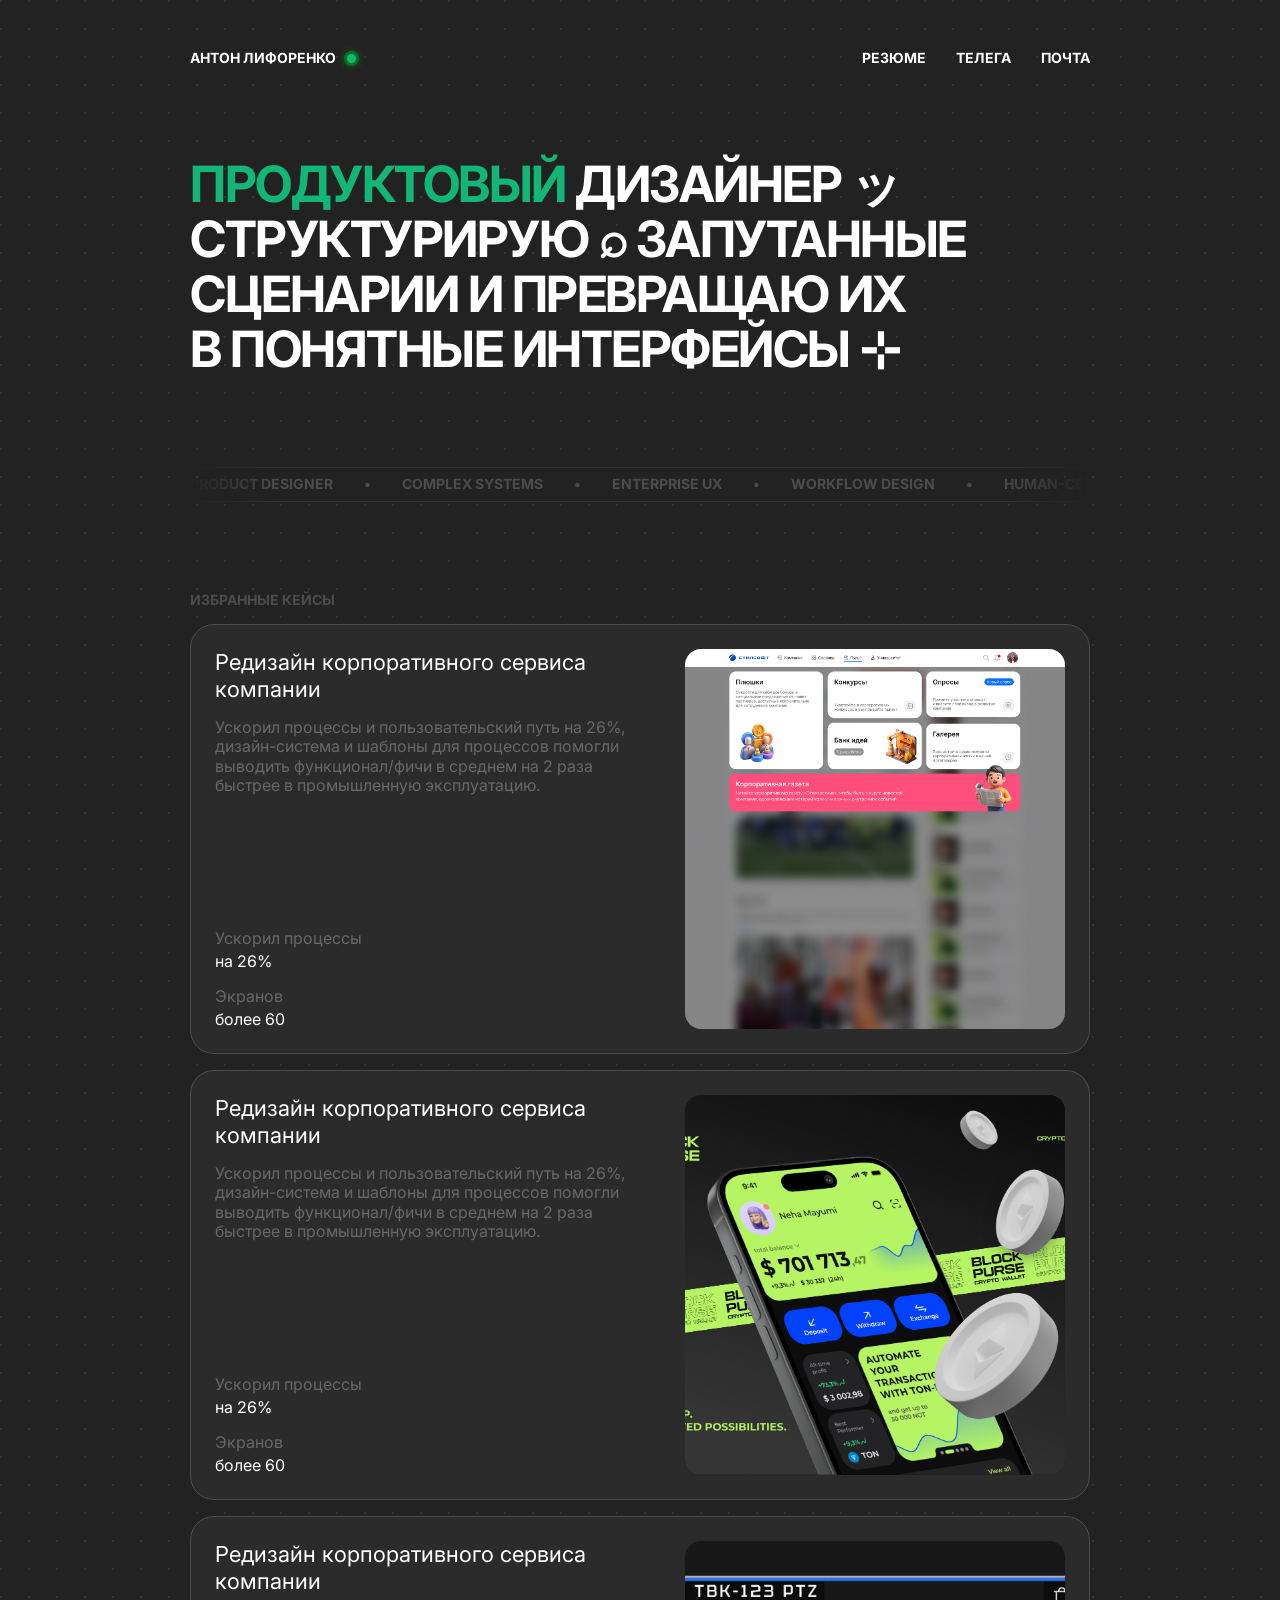
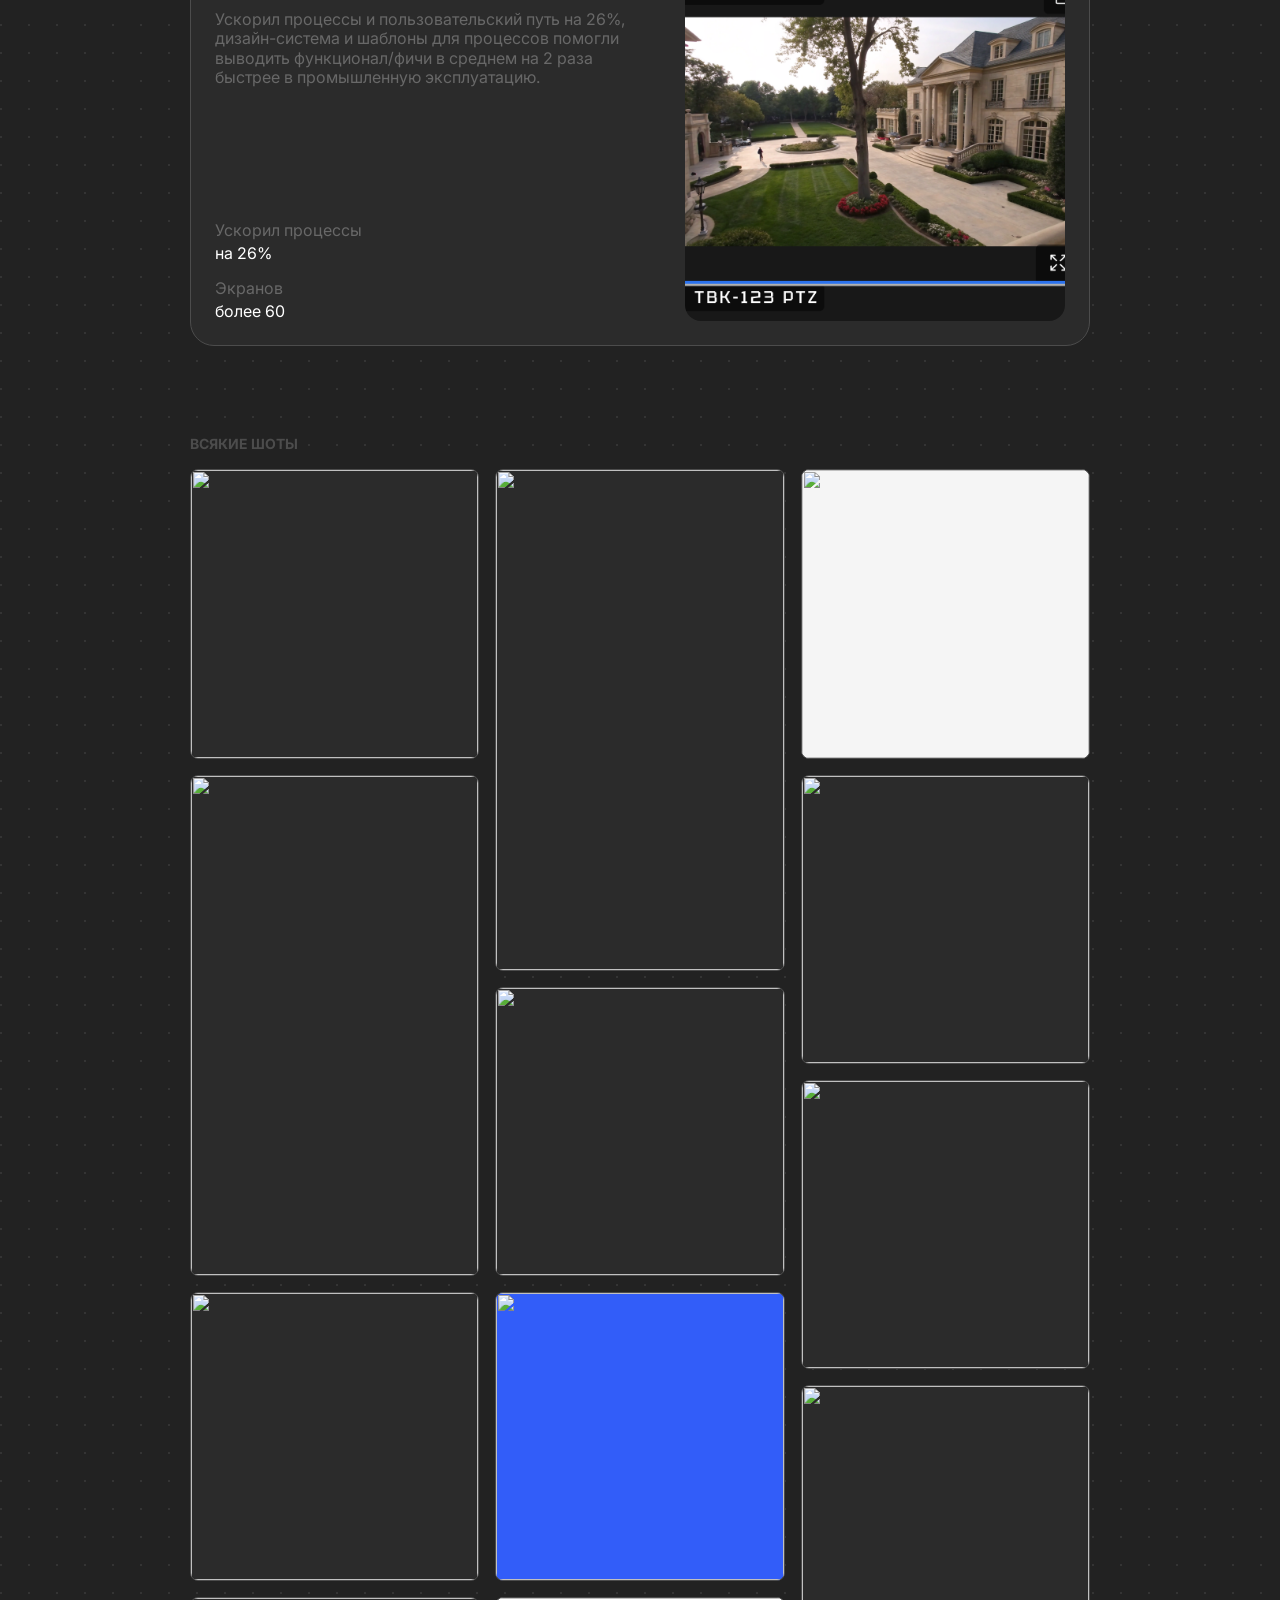
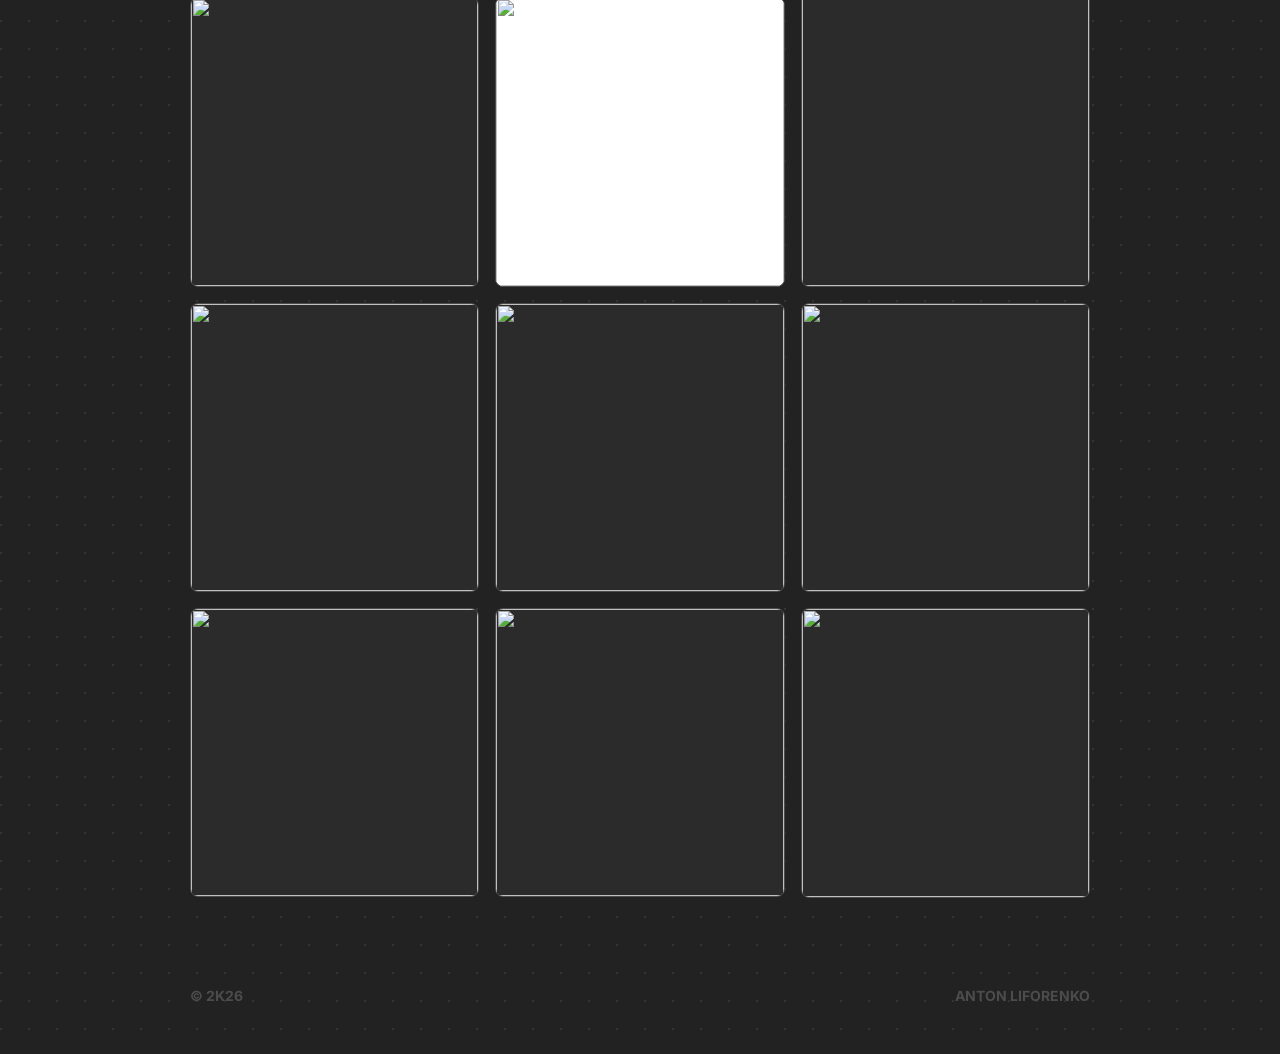
==== index.html @ 2bdf34c8 "status for work" ====
<!DOCTYPE html>
<html lang="ru">
<head>
  <meta charset="UTF-8" />
  <meta name="viewport" content="width=device-width, initial-scale=1.0" />
  <title>Антон Лифоренко — Product Designer</title>

  <link rel="preconnect" href="https://fonts.googleapis.com">
  <link rel="preconnect" href="https://fonts.gstatic.com" crossorigin>
  <link href="https://fonts.googleapis.com/css2?family=Inter:wght@400;700&display=swap" rel="stylesheet">

  <link rel="stylesheet" href="style.css" />
</head>
<body>
  <main class="page">
    <div class="main-content">

      <header class="header">
        <a href="/" class="brand">
          <span class="brand__name">Антон Лифоренко</span>

          <span class="status" data-tooltip="Открыт к новым проектам" aria-label="Открыт к новым проектам">
            <span class="status__dot"></span>
          </span>
        </a>

        <nav class="nav" aria-label="Основная навигация">
          <a href="#">Резюме</a>
          <a href="#">Телега</a>
          <a href="#">Почта</a>
        </nav>
      </header>

      <section class="hero">
        <div class="hero__text">
          <h1>
            <span class="accent-green">Продуктовый</span> дизайнер ッ<br>
            Структурирую ⌕ запутанные сценарии
            и превращаю их <br>в понятные интерфейсы ⊹
          </h1>
        </div>
<!--         
        <div class="hero__text hero-poster">
          <h1 class="poster-title">
            <span class="word accent-green">Продуктовый</span>
            <span>дизайнер</span>
            <span class="eye" aria-hidden="true"></span>
            <span>сложных</span>
            <span class="pattern pattern-lines" aria-hidden="true"></span>
            <span>систем.</span>

            <span>Структурирую</span>
            <span class="accent-blue">запутанные</span>
            <span>сценарии</span>
            <span class="pattern pattern-bars" aria-hidden="true"></span>
            <span>и превращаю</span>
            <span style="width: 10%;">их</span>
            <span>в</span>
            <span class="accent-red">понятные</span>
            <span>интерфейсы.</span>
            <span class="hands" aria-hidden="true">
              <i></i><i></i>
            </span>
          </h1>
        </div> -->

        <!-- <div class="hero__avatar">
          <img
            src="./assets/img/ava.png"
            alt="Антон Лифоренко"
          />
        </div> -->
      </section>

      <section class="skills" aria-label="Навыки">
        <div class="skills__track">
          <span>Product Designer</span>
          <span>•</span>
          <span>Complex Systems</span>
          <span>•</span>
          <span>Enterprise UX</span>
          <span>•</span>
          <span>Workflow Design</span>
          <span>•</span>
          <span>Human-centered Interfaces</span>
          <span>•</span>
          <span>Clarity in Chaos</span>
          <span>•</span>
          <span>Product Designer</span>
          <span>•</span>
          <span>Complex Systems</span>
          <span>•</span>
          <span>Enterprise UX</span>
          <span>Product Designer</span>
          <span>•</span>
          <span>Complex Systems</span>
          <span>•</span>
          <span>Enterprise UX</span>
          <span>•</span>
          <span>Workflow Design</span>
          <span>•</span>
          <span>Human-centered Interfaces</span>
          <span>•</span>
          <span>Clarity in Chaos</span>
          <span>•</span>
          <span>Product Designer</span>
          <span>•</span>
          <span>Complex Systems</span>
          <span>•</span>
          <span>Enterprise UX</span>
        </div>
      </section>

      <section class="projects">
        <div class="section-title">Избранные кейсы</div>

        <article class="project-card">
          <div class="project-card__content">
            <div class="project-card__main">
              <h2>Редизайн корпоративного сервиса компании</h2>
              <p>
                Ускорил процессы и пользовательский путь на 26%, дизайн-система
                и шаблоны для процессов помогли выводить функционал/фичи в среднем
                на 2 раза быстрее в промышленную эксплуатацию.
              </p>
            </div>

            <div class="project-card__metrics">
              <div>
                <span>Ускорил процессы</span>
                <strong>на 26%</strong>
              </div>

              <div>
                <span>Экранов</span>
                <strong>более 60</strong>
              </div>
            </div>
          </div>

          <div class="project-card__image">
            <img
              src="./assets/corp/image 17.png"
              alt="Превью кейса"
            />
          </div>
        </article>

        <article class="project-card">
          <div class="project-card__content">
            <div class="project-card__main">
              <h2>Редизайн корпоративного сервиса компании</h2>
              <p>
                Ускорил процессы и пользовательский путь на 26%, дизайн-система
                и шаблоны для процессов помогли выводить функционал/фичи в среднем
                на 2 раза быстрее в промышленную эксплуатацию.
              </p>
            </div>

            <div class="project-card__metrics">
              <div>
                <span>Ускорил процессы</span>
                <strong>на 26%</strong>
              </div>

              <div>
                <span>Экранов</span>
                <strong>более 60</strong>
              </div>
            </div>
          </div>

          <div class="project-card__image">
            <img
              src="./assets/case-block-purse/blockpurse.png"
              alt="Превью кейса"
            />
          </div>
        </article>

        <article class="project-card">
          <div class="project-card__content">
            <div class="project-card__main">
              <h2>Редизайн корпоративного сервиса компании</h2>
              <p>
                Ускорил процессы и пользовательский путь на 26%, дизайн-система
                и шаблоны для процессов помогли выводить функционал/фичи в среднем
                на 2 раза быстрее в промышленную эксплуатацию.
              </p>
            </div>

            <div class="project-card__metrics">
              <div>
                <span>Ускорил процессы</span>
                <strong>на 26%</strong>
              </div>

              <div>
                <span>Экранов</span>
                <strong>более 60</strong>
              </div>
            </div>
          </div>

          <div class="project-card__image">
            <img
              src="./assets/cctv/image (6).png"
              alt="Превью кейса"
            />
          </div>
        </article>
      </section>
      
      <section class="shots">
        <h2 class="shots__title">Всякие шоты</h2>

        <div class="shots__grid">
          <div class="shots__column">
            <article class="shot shot--square">
              <img src="https://www.figma.com/api/mcp/asset/1b48d95b-e8ce-437b-8a92-eb8cff104606" alt="">
            </article>

            <article class="shot shot--tall">
              <img src="https://www.figma.com/api/mcp/asset/e1432b36-0658-4bbc-8d79-c5a90c434684" alt="">
            </article>

            <article class="shot shot--square">
              <img src="https://www.figma.com/api/mcp/asset/f8f4d311-ae4a-4ee2-9366-6bf91f498dd9" alt="">
            </article>

            <article class="shot shot--square">
              <img src="https://www.figma.com/api/mcp/asset/46f37c11-00ee-4af4-bf90-a86fa66c3936" alt="">
            </article>

            <article class="shot shot--square">
              <img src="https://www.figma.com/api/mcp/asset/7eeaa619-c253-4340-b313-fef922940f47" alt="">
            </article>

            <article class="shot shot--square">
              <img src="https://www.figma.com/api/mcp/asset/a7b314a5-33aa-45f3-93be-aabfcc740b9e" alt="">
            </article>
          </div>

          <div class="shots__column">
            <article class="shot shot--tall">
              <img src="https://www.figma.com/api/mcp/asset/6b5e021a-95de-403f-ab9a-73507bc0f429" alt="">
            </article>

            <article class="shot shot--square">
              <img src="https://www.figma.com/api/mcp/asset/75252b81-e367-4920-b483-d7d3428bb70d" alt="">
            </article>

            <article class="shot shot--square shot--contain shot--blue">
              <img src="https://www.figma.com/api/mcp/asset/d5968484-49cf-40b6-a0cc-439f4716e908" alt="">
            </article>

            <article class="shot shot--square shot--contain shot--white">
              <img src="https://www.figma.com/api/mcp/asset/a5e1009e-ad68-4c58-84f4-0e89a767da1b" alt="">
            </article>

            <article class="shot shot--square">
              <img src="https://www.figma.com/api/mcp/asset/249504f3-29ca-4522-adce-ff267d0119cb" alt="">
            </article>

            <article class="shot shot--square">
              <img src="https://www.figma.com/api/mcp/asset/18ba3c41-ea02-4759-bece-f447eeab3abf" alt="">
            </article>
          </div>

          <div class="shots__column">
            <article class="shot shot--square shot--contain shot--light">
              <img src="https://www.figma.com/api/mcp/asset/eac106ab-6b43-4427-aecc-de54d6360ff1" alt="">
            </article>

            <article class="shot shot--square">
              <img src="https://www.figma.com/api/mcp/asset/f4e0f0b5-c6dd-4f03-a740-3bde78f86b61" alt="">
            </article>

            <article class="shot shot--square">
              <img src="https://www.figma.com/api/mcp/asset/10edbc2b-1507-4656-805c-22176da60c9b" alt="">
            </article>

            <article class="shot shot--tall">
              <img src="https://www.figma.com/api/mcp/asset/6b5e021a-95de-403f-ab9a-73507bc0f429" alt="">
            </article>

            <article class="shot shot--square">
              <img src="https://www.figma.com/api/mcp/asset/be3fdbc3-74ac-47f0-8d4e-bf8244968a5b" alt="">
            </article>

            <article class="shot shot--square">
              <img src="https://www.figma.com/api/mcp/asset/afda6d43-9b56-4db8-aca7-ee8a0b4c4a64" alt="">
            </article>
          </div>
        </div>
      </section>

      <footer class="footer">
        <p>© 2k26</p>
        <p>Anton Liforenko</p>
      </footer>
    </div>
  </main>
</body>
</html>
---- style.css ----
@keyframes scroll {
  from {
    transform: translateX(0);
  }
  to {
    transform: translateX(-50%);
  }
}

:root {
  --bg: #222222;
  --card: #2b2b2b;
  --border: #4c4c4c;
  --text: #ffffff;
  --text-second: #4c4c4c;
  --text-muted: #686868;
  --green: #12b777;

  --container: 900px;
}

* {
  box-sizing: border-box;
}

html {
  /* background: var(--bg); */
}

body {
  margin: 0;
  min-height: 100vh;
  font-family: "Inter", Arial, sans-serif;
  background: var(--bg);
  color: var(--text);
}

a {
  color: inherit;
  text-decoration: none;
}

img {
  display: block;
  max-width: 100%;
}

.page {
  width: 100%;
  min-height: 100vh;
  background: var(--bg);
  
  background-image: radial-gradient(circle at 1px 1px, rgba(52, 52, 52, 1) 1px, transparent 0) !important;
  background-size: 28px 28px !important;
  background-repeat: repeat !important;
  background-attachment: scroll !important;
}

.main-content {
  width: min(var(--container), calc(100% - 40px));
  margin: 0 auto;
  padding: 50px 0;
  display: flex;
  flex-direction: column;
  gap: 90px;
}

/* Header */

.header {
  width: 100%;
  display: flex;
  align-items: center;
  justify-content: space-between;
}

.brand {
  display: flex;
  align-items: center;
  gap: 8px;
  width: 415px;
}

.brand__name {
  font-size: 14px;
  line-height: 1.2;
  font-weight: 700;
  text-transform: uppercase;
  color: #ffffff;
  white-space: nowrap;
}

.status {
  position: relative;
  width: 15px;
  height: 15px;
  flex: 0 0 15px;
  border-radius: 999px;
  display: inline-flex;
  align-items: center;
  justify-content: center;
  cursor: help;
  background: radial-gradient(
    circle,
    rgba(0, 153, 33, 1) 64%,
    rgba(11, 116, 34, 1) 82%,
    rgba(23, 78, 35, 1) 100%
  );
}

.status__dot {
  width: 9px;
  height: 9px;
  border-radius: 999px;
  background: #00ff37;
  box-shadow: 0 0 10px rgba(0, 255, 55, 0.75);
  animation: statusPulse 1.8s ease-in-out infinite;
}

.status::before {
  content: "";
  position: absolute;
  inset: -6px;
  border-radius: 999px;
  border: 1px solid rgba(0, 255, 55, 0.5);
  opacity: 0;
  animation: statusRing 1.8s ease-out infinite;
}

.status::after {
  content: attr(data-tooltip);
  position: absolute;
  left: 50%;
  top: calc(100% + 12px);
  transform: translateX(-50%) translateY(-4px);
  padding: 8px 10px;
  border: 1px solid #4c4c4c;
  border-radius: 8px;
  background: #2b2b2b;
  color: #ffffff;
  font-size: 12px;
  line-height: 1.2;
  font-weight: 700;
  text-transform: uppercase;
  white-space: nowrap;
  opacity: 0;
  pointer-events: none;
  transition: opacity 0.2s ease, transform 0.2s ease;
  z-index: 10;
}

.status:hover::after {
  opacity: 1;
  transform: translateX(-50%) translateY(0);
}

@keyframes statusPulse {
  0%, 100% {
    transform: scale(1);
    box-shadow: 0 0 8px rgba(0, 255, 55, 0.6);
  }

  50% {
    transform: scale(0.78);
    box-shadow: 0 0 16px rgba(0, 255, 55, 1);
  }
}

@keyframes statusRing {
  0% {
    transform: scale(0.6);
    opacity: 0.8;
  }

  100% {
    transform: scale(1.8);
    opacity: 0;
  }
}

.brand__name,
.nav a,
.section-title,
.skills span {
  font-size: 14px;
  line-height: 1.2;
  font-weight: 700;
  text-transform: uppercase;
}

.status {
  width: 15px;
  height: 15px;
  border-radius: 999px;
  display: inline-flex;
  align-items: center;
  justify-content: center;
  background: radial-gradient(
    circle,
    rgba(5, 93, 24, 1) 64%,
    rgba(11, 116, 34, 1) 82%,
    rgba(23, 78, 35, 1) 100%
  );
}

.status__dot {
  width: 9px;
  height: 9px;
  border-radius: 999px;
  background: var(--green);
}

.nav {
  display: flex;
  align-items: center;
  gap: 30px;
}

.nav a {
  color: var(--text);
}
.nav a:hover {
  text-decoration: underline;
}
/* Hero */

.hero {
  display: flex;
  align-items: flex-start;
  justify-content: center;
  gap: 20px;
}

.hero__text {
  flex: 1;
  min-width: 0;
}

.hero h1 {
  margin: 0;
  font-size: 50px;
  line-height: 1.1;
  font-weight: 700;
  text-transform: uppercase;
  letter-spacing: -0.03em;
  color: var(--text);
}

.hero__avatar {
  width: 176px;
  height: 176px;
  flex: 0 0 176px;
  overflow: hidden;
}

.hero__avatar img {
  width: 100%;
  height: 100%;
  object-fit: cover;
}

/* Skills */
.skills{
  width: 100%;
  overflow: hidden;
  position: relative;

  -webkit-mask-image: linear-gradient(
    to right,
    transparent,
    black 50px,
    black calc(100% - 50px),
    transparent
  );
  mask-image: linear-gradient(
    to right,
    transparent,
    black 50px,
    black calc(100% - 50px),
    transparent
  );
    /* border: 1px solid #eee; */
  border-top: 1px solid #333;
  border-bottom: 1px solid #333;
  /* border-radius: 8px; */
  background-color: #222;
  color: #666;
  overflow: hidden;
  white-space: nowrap;
  padding: 8px 0;

  /* font-family: "Quantico", sans-serif; */
  font-weight: 400;
  font-style: normal;
  text-transform: uppercase;
  overflow: hidden;
    /* эффект затухания по краям */
  -webkit-mask-image: linear-gradient(
    to right,
    transparent,
    black 10%,
    black 90%,
    transparent
  );
  mask-image: linear-gradient(
    to right,
    transparent,
    black 10%,
    black 90%,
    transparent
  );
}

.skills span {
  white-space: nowrap;
  color: var(--text-second);
}

.skills__track {
  display: inline-block;
  animation: scroll 70s linear infinite;
  will-change: transform;
  display: flex;
  align-items: center;
  gap: 31px;
  width: max-content;
}
.skills:hover .skills__track {
  animation-play-state: paused;
}

/* Projects */

.projects {
  width: 100%;
  display: flex;
  flex-direction: column;
  gap: 16px;
}

.section-title {
  color: var(--text-second);
}

.project-card {
  width: 100%;
  display: flex;
  align-items: flex-start;
  gap: 58px;
  padding: 24px;
  border: 1px solid var(--border);
  border-radius: 24px;
  background: var(--card);
}

.project-card__content {
  flex: 1;
  min-width: 0;
  align-self: stretch;
  display: flex;
  flex-direction: column;
  justify-content: space-between;
  gap: 56px;
  line-height: 1.2;
}

.project-card__main {
  display: flex;
  flex-direction: column;
  gap: 16px;
}

.project-card h2 {
  margin: 0;
  font-size: 22px;
  line-height: 1.2;
  font-weight: 400;
  color: var(--text);
}

.project-card p {
  margin: 0;
  font-size: 16px;
  line-height: 1.2;
  font-weight: 400;
  color: var(--text-muted);
}

.project-card__metrics {
  display: flex;
  flex-direction: column;
  gap: 16px;
  font-size: 16px;
  line-height: 1.2;
}

.project-card__metrics div {
  display: flex;
  flex-direction: column;
  gap: 4px;
}

.project-card__metrics span {
  color: var(--text-muted);
}

.project-card__metrics strong {
  font-weight: 400;
  color: var(--text);
}

.project-card__image {
  width: 380px;
  height: 380px;
  flex: 0 0 380px;
  overflow: hidden;
  border-radius: 16px;
  background: #1a1a1a;
}

.project-card__image img {
  width: 100%;
  height: 100%;
  object-fit: cover;
}

/* Responsive */

@media (max-width: 900px) {
  .main-content {
    gap: 64px;
    padding: 32px 0;
  }

  .brand {
    width: auto;
  }

  .hero {
    align-items: center;
  }

  .hero h1 {
    font-size: 34px;
  }

  .hero__avatar {
    width: 140px;
    height: 140px;
    flex-basis: 140px;
  }

  .project-card {
    gap: 32px;
  }

  .project-card__image {
    width: 300px;
    height: 300px;
    flex-basis: 300px;
  }
}

@media (max-width: 720px) {
  .main-content {
    width: min(100% - 32px, var(--container));
    gap: 48px;
  }

  .header {
    align-items: flex-start;
    gap: 24px;
  }

  .nav {
    gap: 16px;
  }

  .hero {
    flex-direction: column;
  }

  .hero h1 {
    font-size: 32px;
  }

  .hero__avatar {
    width: 128px;
    height: 128px;
    flex-basis: 128px;
  }

  .project-card {
    flex-direction: column;
    gap: 24px;
  }

  .project-card__content {
    gap: 32px;
  }

  .project-card__image {
    width: 100%;
    height: auto;
    aspect-ratio: 1 / 1;
    flex-basis: auto;
  }
}

@media (max-width: 480px) {
  .header {
    flex-direction: column;
  }

  .nav {
    width: 100%;
    justify-content: space-between;
  }

  .hero h1 {
    font-size: 26px;
  }

  .project-card {
    padding: 18px;
    border-radius: 20px;
  }

  .project-card h2 {
    font-size: 20px;
  }

  .project-card p,
  .project-card__metrics {
    font-size: 15px;
  }
}


.accent-green {
  color: #12b777;
}

.accent-blue {
  color: #2e8cd1;
}

.accent-red {
  color: #ff4d42;
}

.shots {
  width: 100%;
  display: flex;
  flex-direction: column;
  gap: 16px;
}

.shots__title {
  margin: 0;
  font-size: 14px;
  line-height: 1.2;
  font-weight: 700;
  text-transform: uppercase;
  color: #4c4c4c;
}

.shots__grid {
  width: 100%;
  display: grid;
  grid-template-columns: repeat(3, minmax(0, 1fr));
  gap: 16px;
}

.shots__column {
  display: flex;
  flex-direction: column;
  gap: 16px;
  min-width: 0;
}

.shot {
  width: 100%;
  overflow: hidden;
  border: 1px solid #4c4c4c;
  border-radius: 8px;
  background: #2b2b2b;
}

.shot--square {
  aspect-ratio: 1 / 1;
}

.shot--tall {
  aspect-ratio: 289 / 501;
}

.shot--blue {
  background: #325df9;
}

.shot--white {
  background: #ffffff;
}

.shot--light {
  background: #f5f5f5;
}

.shot img {
  width: 100%;
  height: 100%;
  display: block;
  object-fit: cover;
  transition: transform 0.45s ease;
}

.shot--contain img {
  object-fit: contain;
}

.shot:hover img {
  transform: scale(1.035);
}

/* Планшет */
@media (max-width: 900px) {
  .shots__grid {
    grid-template-columns: repeat(2, minmax(0, 1fr));
  }

  .shots__column:nth-child(3) {
    grid-column: 1 / -1;
    display: grid;
    grid-template-columns: repeat(2, minmax(0, 1fr));
  }
}

/* Мобилка */
@media (max-width: 560px) {
  .shots__grid {
    grid-template-columns: 1fr;
  }

  .shots__column:nth-child(3) {
    grid-column: auto;
    display: flex;
  }

  .shot--tall {
    aspect-ratio: 4 / 5;
  }
}



.footer {
  width: 100%;
  display: flex;
  align-items: center;
  justify-content: space-between;

  font-family: "Inter", Arial, sans-serif;
  font-size: 14px;
  line-height: 1.2;
  font-weight: 700;
  text-transform: uppercase;
  color: #4c4c4c;
  white-space: nowrap;
}

.footer p {
  margin: 0;
}
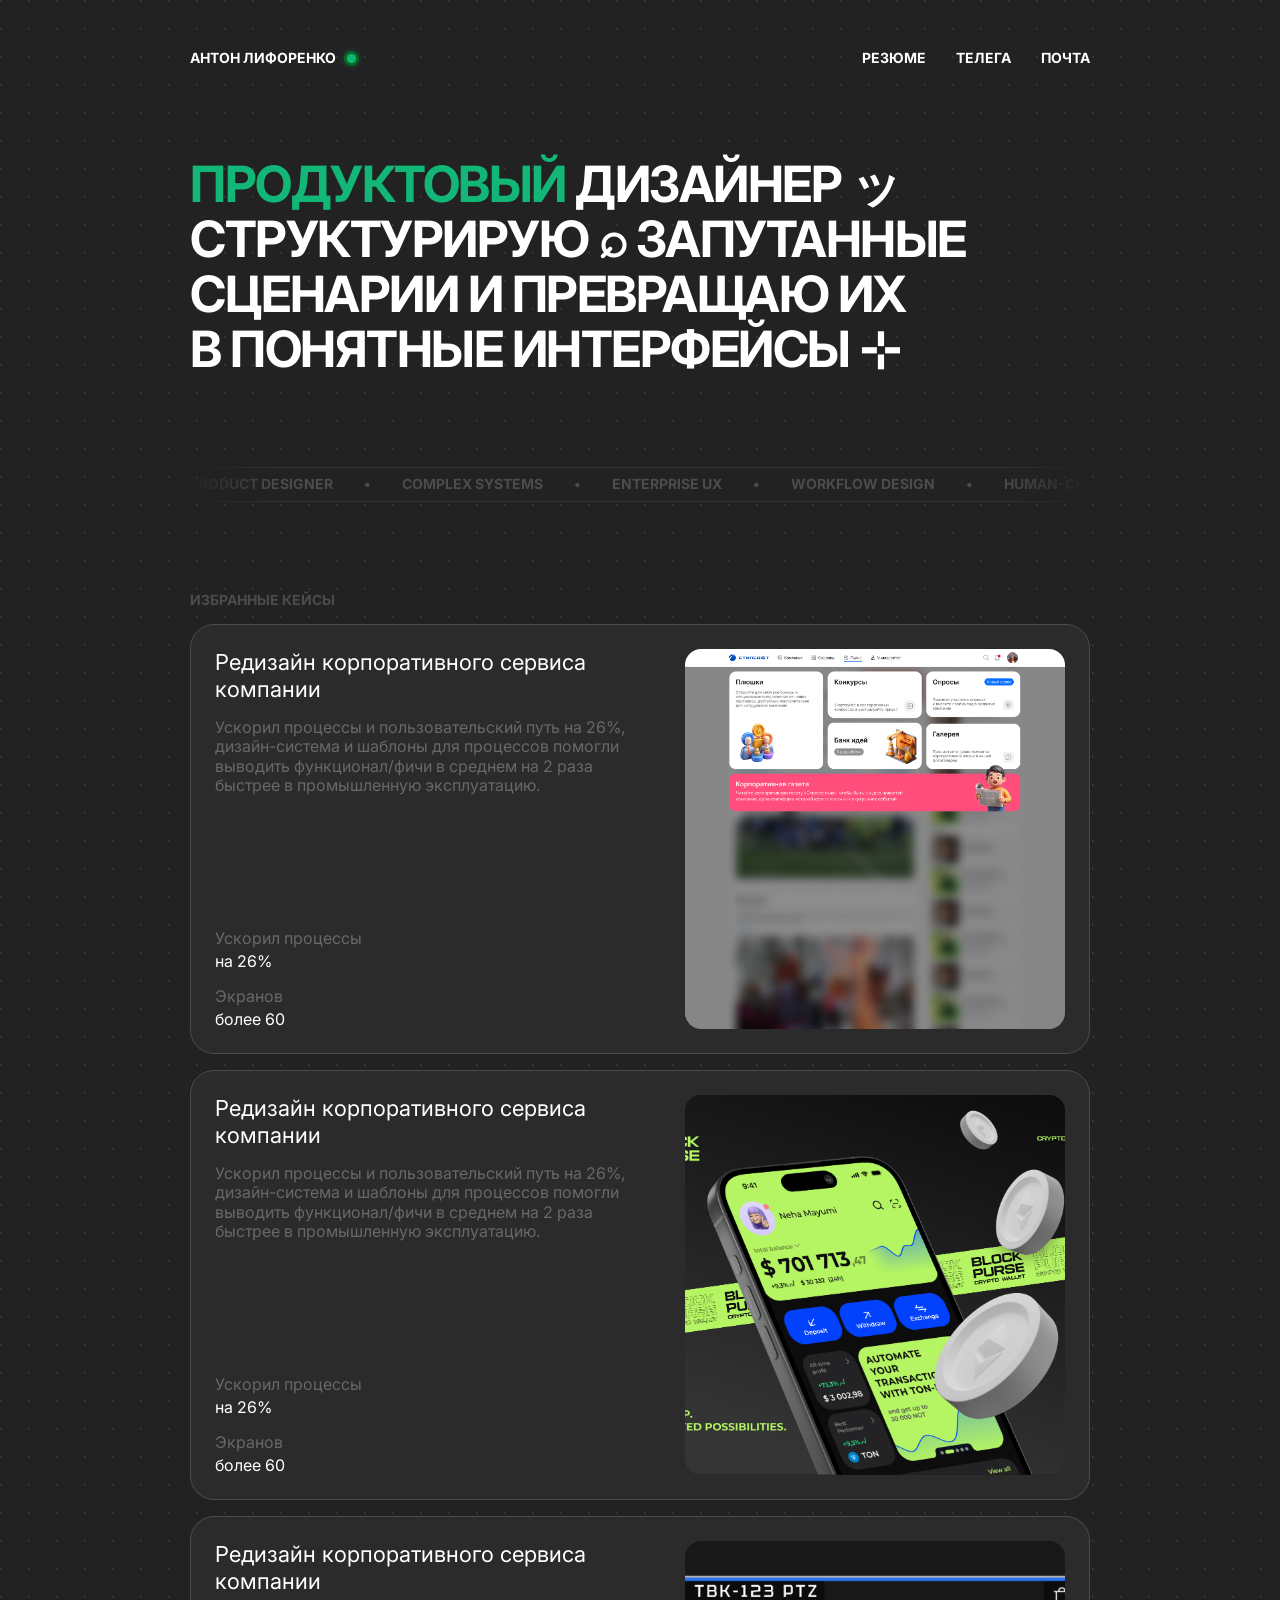
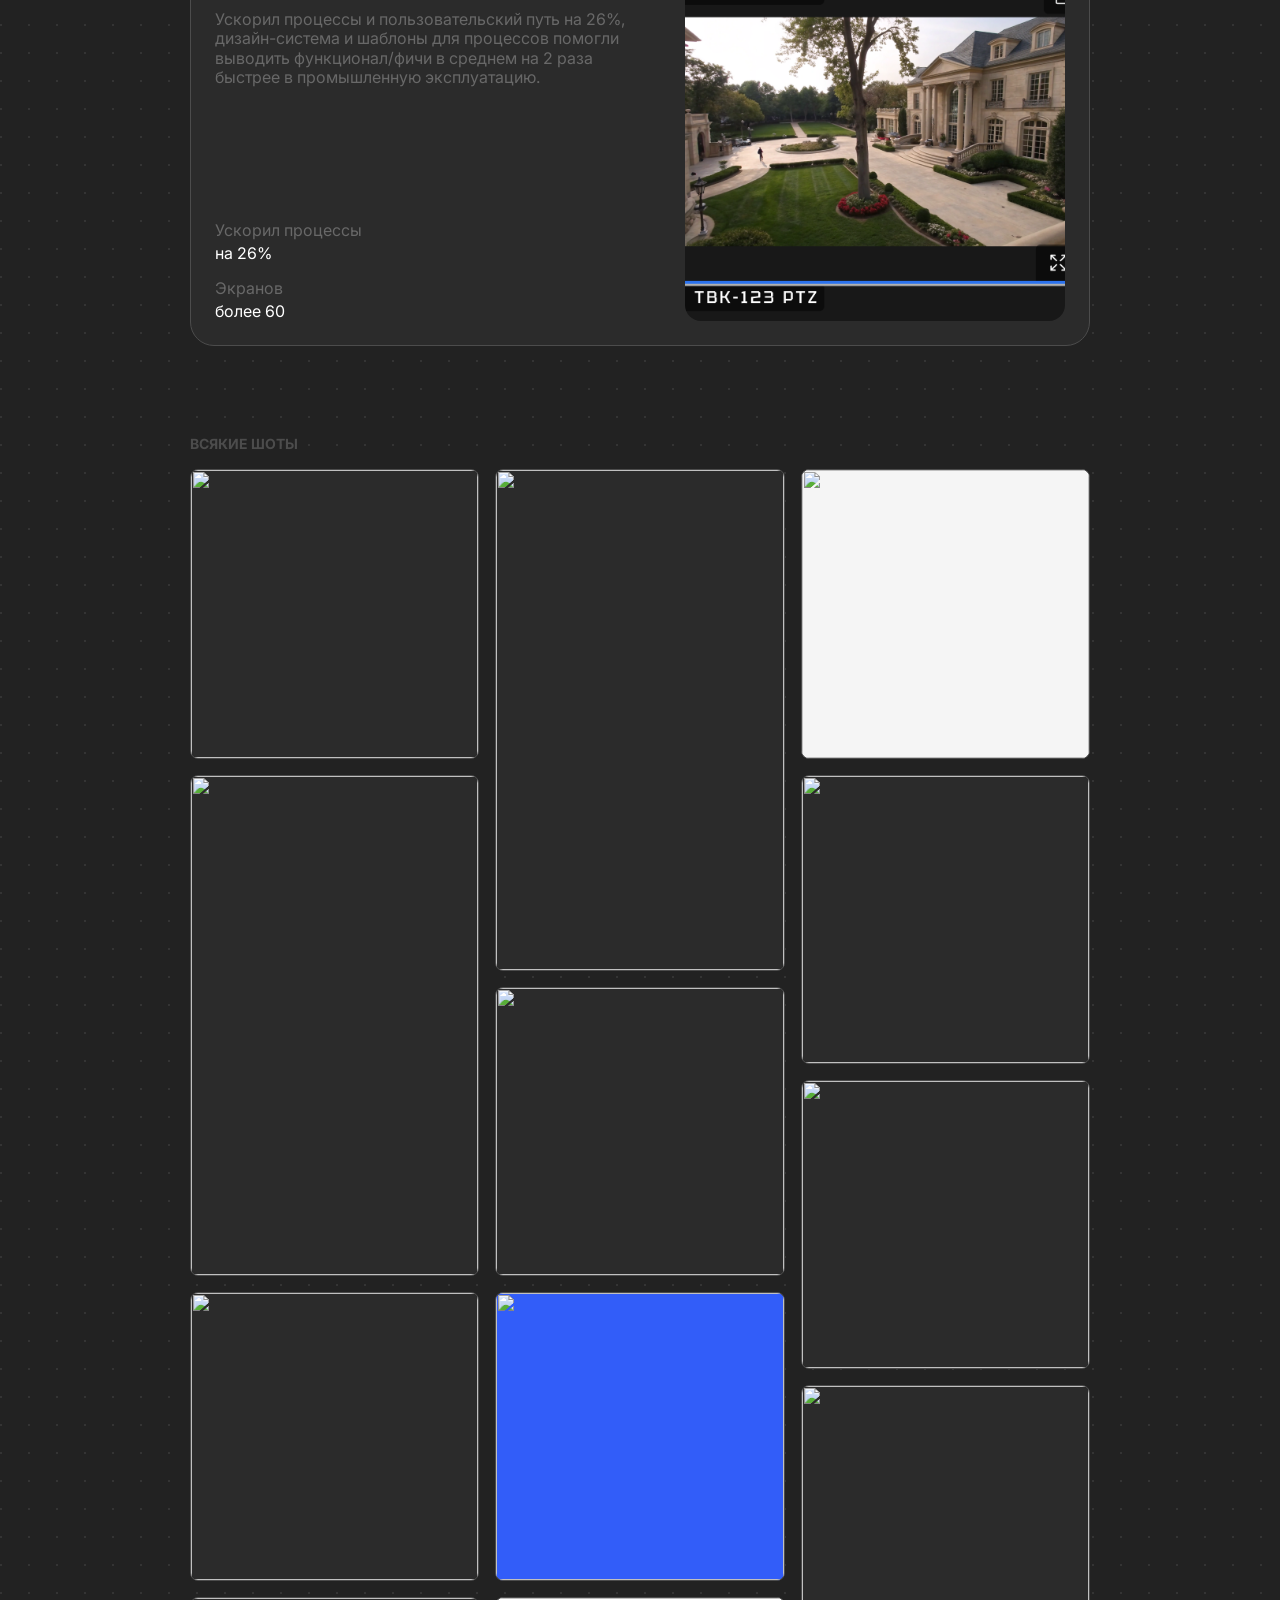
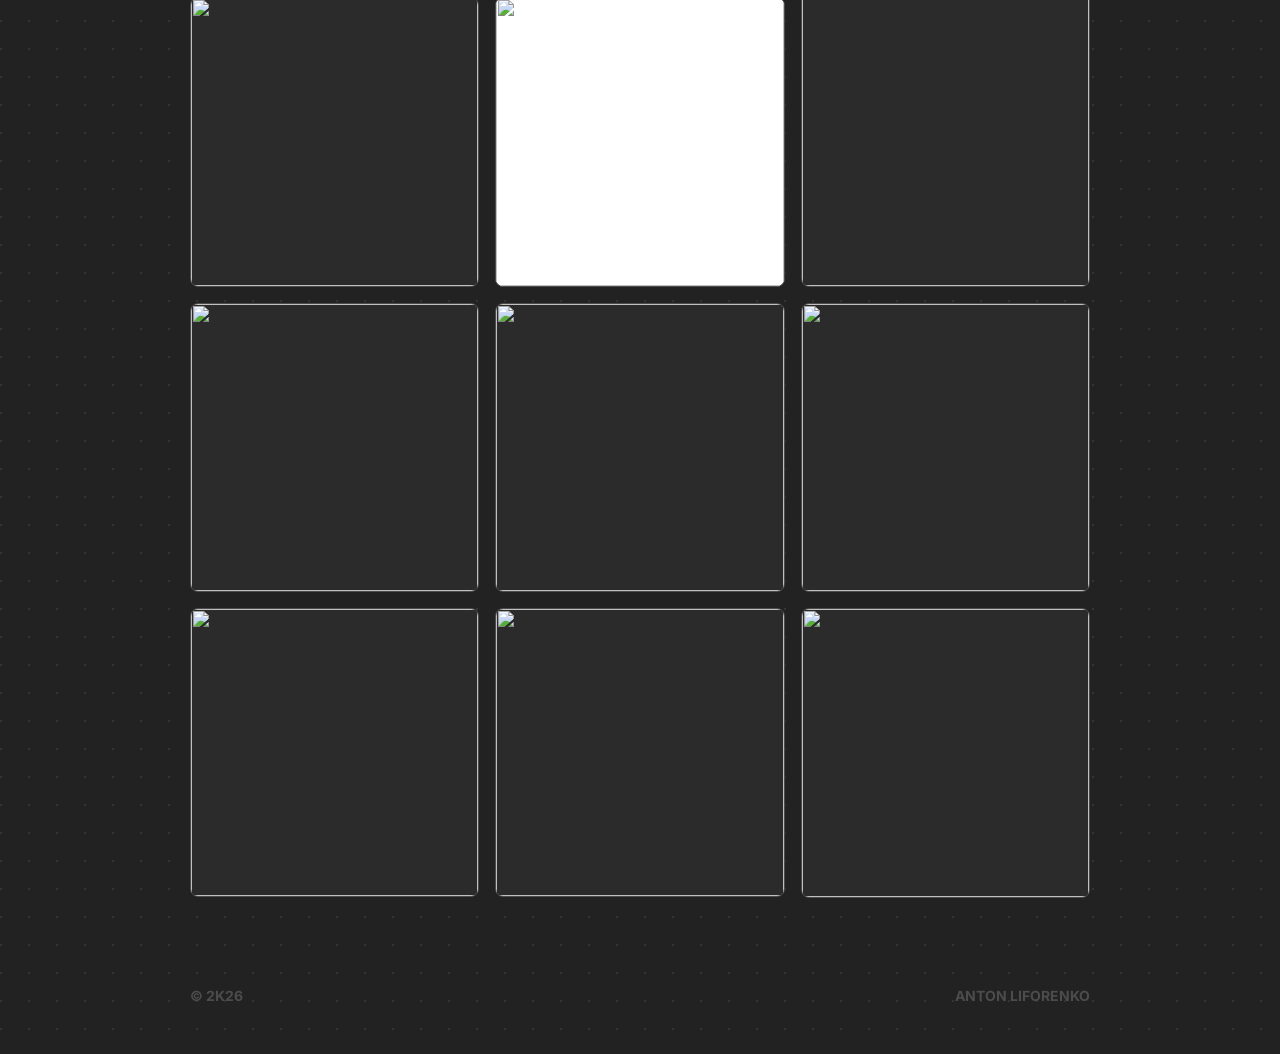
==== commit 3e039e3c: "fix favicon" ====
--- a/index.html
+++ b/index.html
@@ -10,6 +10,11 @@
   <link href="https://fonts.googleapis.com/css2?family=Inter:wght@400;700&display=swap" rel="stylesheet">
 
   <link rel="stylesheet" href="style.css" />
+  <link rel="icon" type="image/png" href="assets/img/favicon-96x96.png" sizes="96x96" />
+  <link rel="icon" type="image/svg+xml" href="assets/img/favicon.svg" />
+  <link rel="shortcut icon" href="assets/img/favicon.ico" />
+  <link rel="apple-touch-icon" sizes="180x180" href="assets/img/apple-touch-icon.png" />
+  <!-- <link rel="manifest" href="assets/img/site.webmanifest" /> -->
 </head>
 <body>
   <main class="page">
@@ -108,6 +113,7 @@
           <span>Complex Systems</span>
           <span>•</span>
           <span>Enterprise UX</span>
+          <span>•</span>
         </div>
       </section>
 
--- a/style.css
+++ b/style.css
@@ -114,17 +114,16 @@
   width: 9px;
   height: 9px;
   border-radius: 999px;
-  background: #00ff37;
-  box-shadow: 0 0 10px rgba(0, 255, 55, 0.75);
+  background: #12b777;
+  box-shadow: 0 0 10px rgba(18, 183, 119, 0.75);
   animation: statusPulse 1.8s ease-in-out infinite;
 }
-
 .status::before {
   content: "";
   position: absolute;
   inset: -6px;
   border-radius: 999px;
-  border: 1px solid rgba(0, 255, 55, 0.5);
+  border: 1px solid rgba(018, 183, 119, 0.5);
   opacity: 0;
   animation: statusRing 1.8s ease-out infinite;
 }
@@ -159,12 +158,12 @@
 @keyframes statusPulse {
   0%, 100% {
     transform: scale(1);
-    box-shadow: 0 0 8px rgba(0, 255, 55, 0.6);
+    box-shadow: 0 0 8px rgba(18, 183, 119, 0.75);
   }
 
   50% {
     transform: scale(0.78);
-    box-shadow: 0 0 16px rgba(0, 255, 55, 1);
+    box-shadow: 0 0 16px rgba(18, 183, 119, 0.75);
   }
 }
 
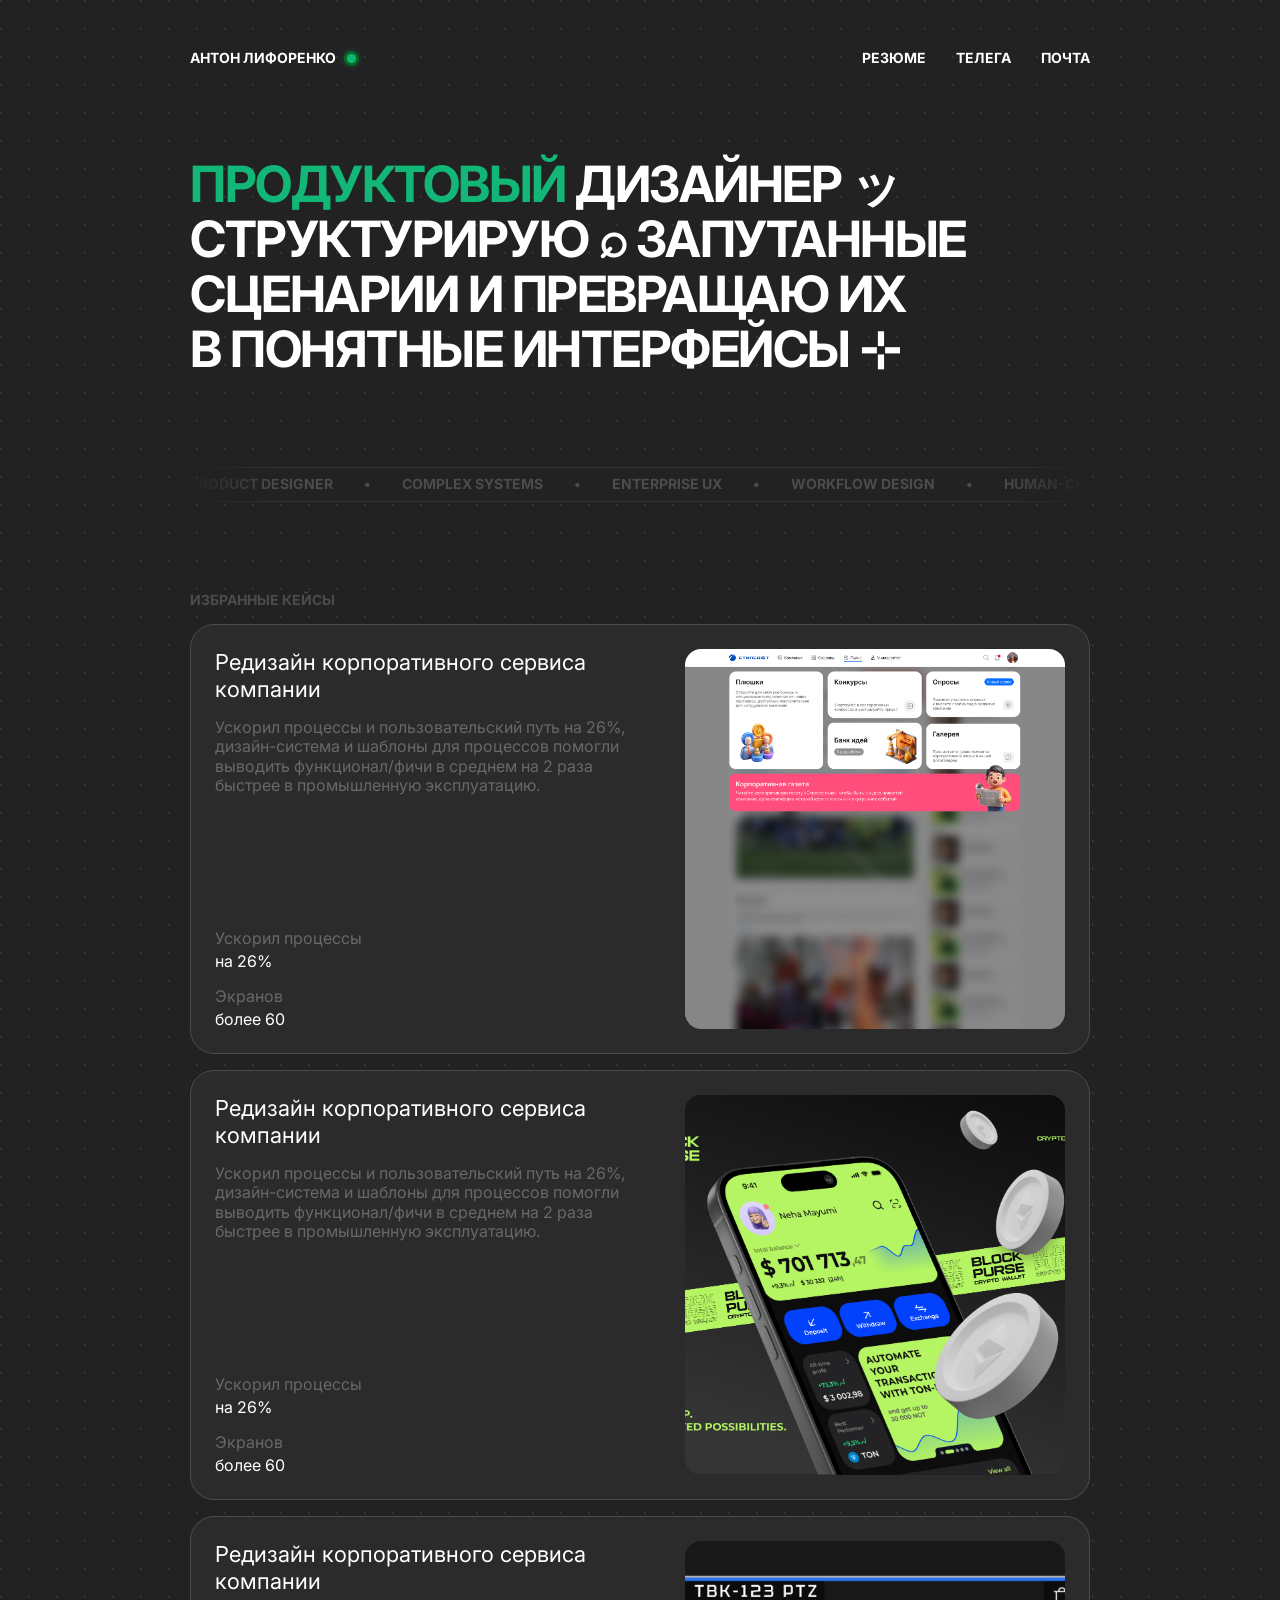
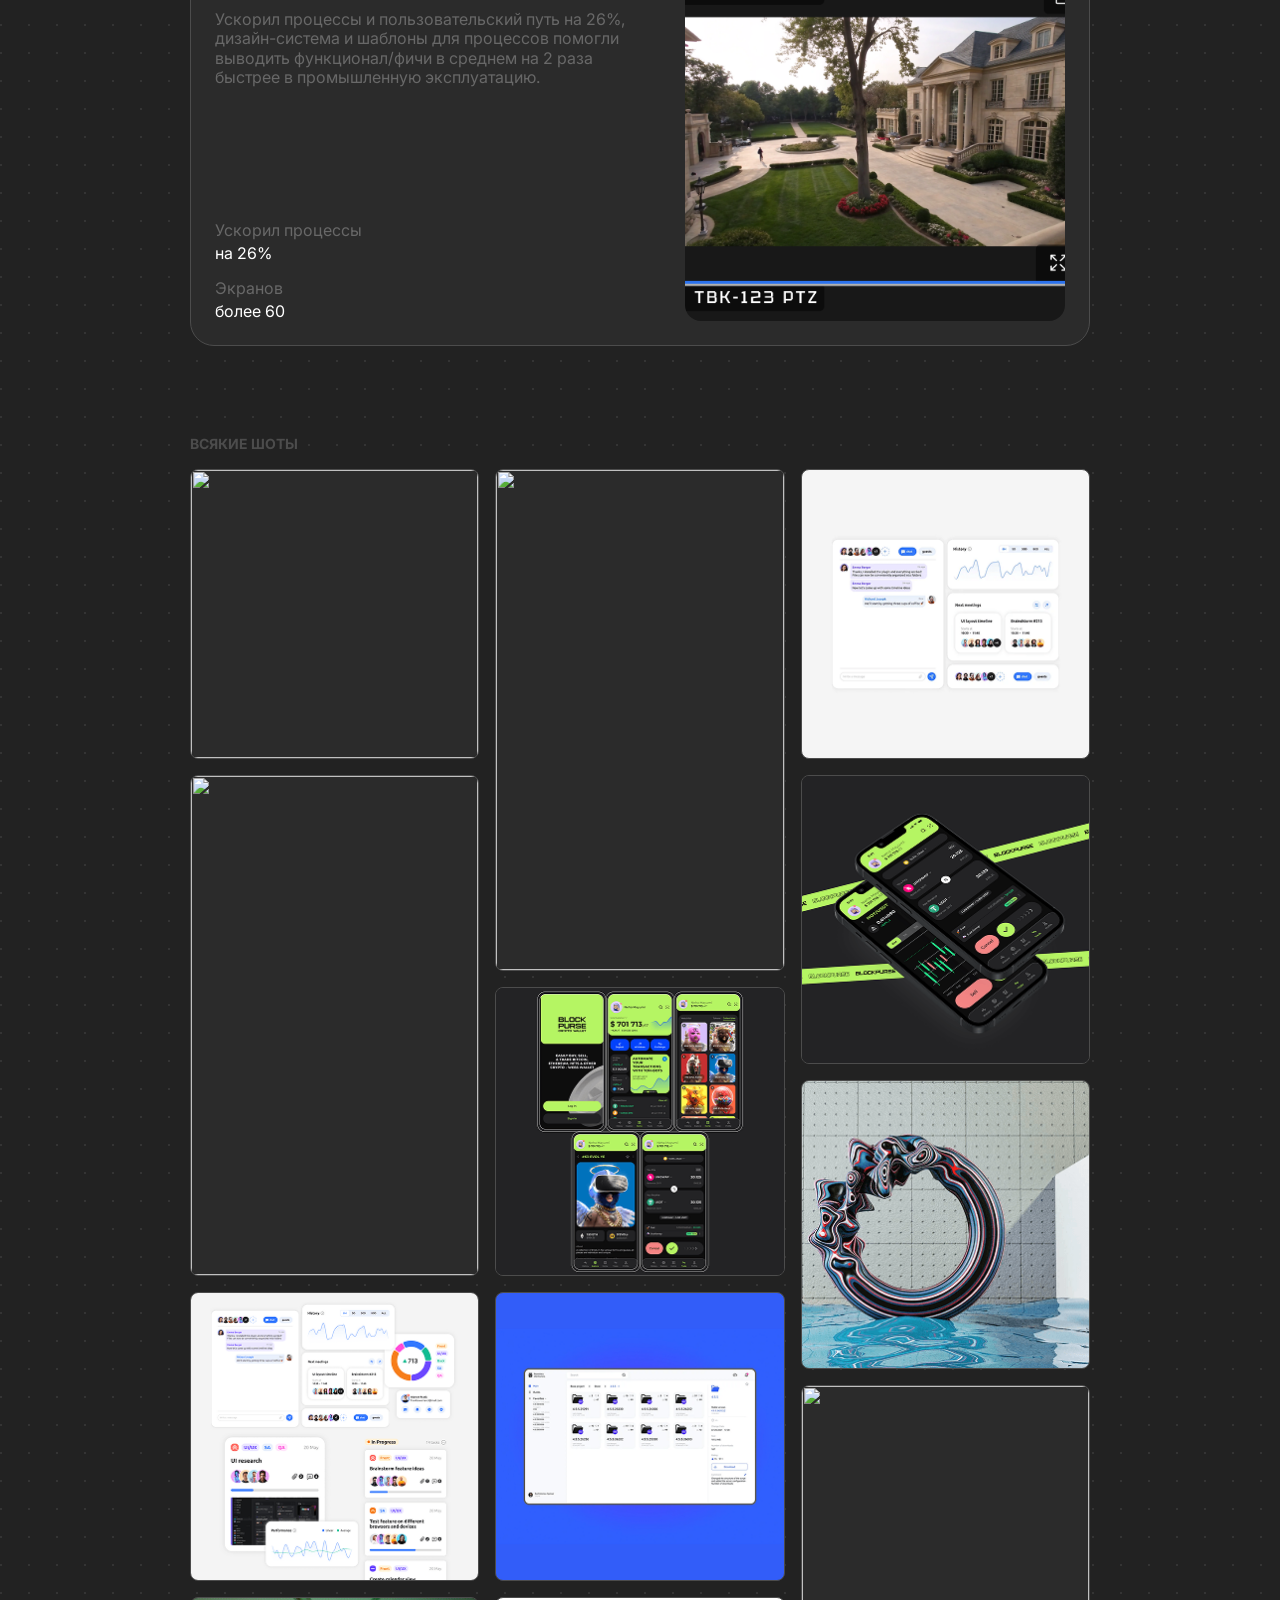
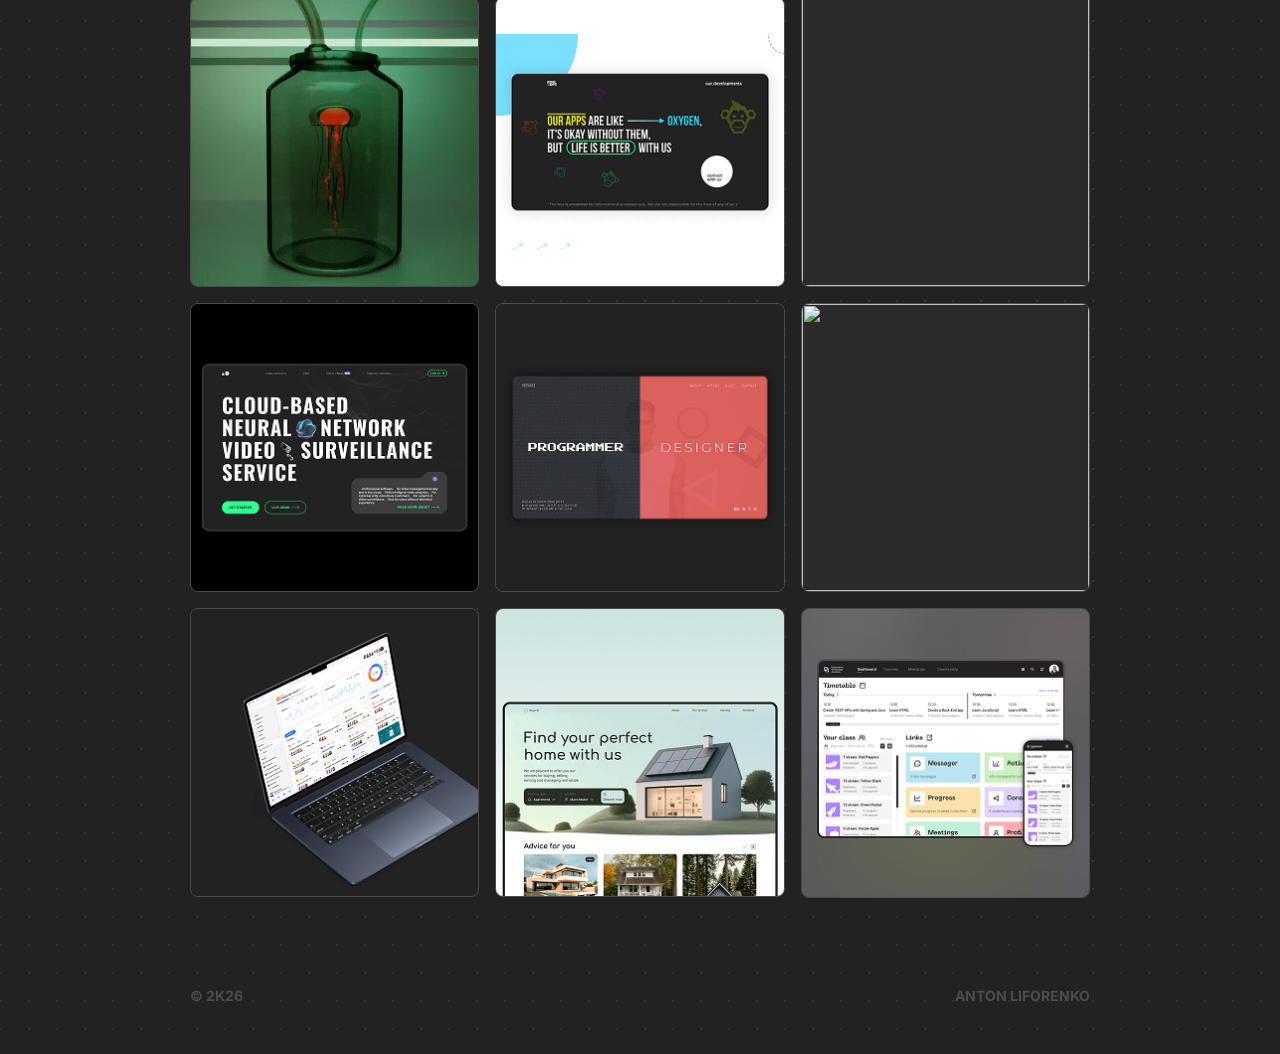
==== commit 33436d47: "local link to shots" ====
--- a/index.html
+++ b/index.html
@@ -227,75 +227,75 @@
             </article>
 
             <article class="shot shot--tall">
-              <img src="https://www.figma.com/api/mcp/asset/e1432b36-0658-4bbc-8d79-c5a90c434684" alt="">
-            </article>
-
-            <article class="shot shot--square">
-              <img src="https://www.figma.com/api/mcp/asset/f8f4d311-ae4a-4ee2-9366-6bf91f498dd9" alt="">
-            </article>
-
-            <article class="shot shot--square">
-              <img src="https://www.figma.com/api/mcp/asset/46f37c11-00ee-4af4-bf90-a86fa66c3936" alt="">
-            </article>
-
-            <article class="shot shot--square">
-              <img src="https://www.figma.com/api/mcp/asset/7eeaa619-c253-4340-b313-fef922940f47" alt="">
-            </article>
-
-            <article class="shot shot--square">
-              <img src="https://www.figma.com/api/mcp/asset/a7b314a5-33aa-45f3-93be-aabfcc740b9e" alt="">
+              <img src="assets/shots/Gif-4.gif" alt="">
+            </article>
+
+            <article class="shot shot--square">
+              <img src="assets/shots/Image-1.png" alt="">
+            </article>
+
+            <article class="shot shot--square">
+              <img src="assets/shots/Gif-2.gif" alt="">
+            </article>
+
+            <article class="shot shot--square">
+              <img src="assets/shots/Image-2.png" alt="">
+            </article>
+
+            <article class="shot shot--square">
+              <img src="assets/shots/Image-3.png" alt="">
             </article>
           </div>
 
           <div class="shots__column">
             <article class="shot shot--tall">
-              <img src="https://www.figma.com/api/mcp/asset/6b5e021a-95de-403f-ab9a-73507bc0f429" alt="">
-            </article>
-
-            <article class="shot shot--square">
-              <img src="https://www.figma.com/api/mcp/asset/75252b81-e367-4920-b483-d7d3428bb70d" alt="">
+              <img src="assets/shots/" alt="">
+            </article>
+
+            <article class="shot shot--square">
+              <img src="assets/shots/Image-4.png" alt="">
             </article>
 
             <article class="shot shot--square shot--contain shot--blue">
-              <img src="https://www.figma.com/api/mcp/asset/d5968484-49cf-40b6-a0cc-439f4716e908" alt="">
+              <img src="assets/shots/Image-5.png" alt="">
             </article>
 
             <article class="shot shot--square shot--contain shot--white">
-              <img src="https://www.figma.com/api/mcp/asset/a5e1009e-ad68-4c58-84f4-0e89a767da1b" alt="">
-            </article>
-
-            <article class="shot shot--square">
-              <img src="https://www.figma.com/api/mcp/asset/249504f3-29ca-4522-adce-ff267d0119cb" alt="">
-            </article>
-
-            <article class="shot shot--square">
-              <img src="https://www.figma.com/api/mcp/asset/18ba3c41-ea02-4759-bece-f447eeab3abf" alt="">
+              <img src="assets/shots/Image-6.png" alt="">
+            </article>
+
+            <article class="shot shot--square">
+              <img src="assets/shots/Image-7.png" alt="">
+            </article>
+
+            <article class="shot shot--square">
+              <img src="assets/shots/Image-8.png" alt="">
             </article>
           </div>
 
           <div class="shots__column">
             <article class="shot shot--square shot--contain shot--light">
-              <img src="https://www.figma.com/api/mcp/asset/eac106ab-6b43-4427-aecc-de54d6360ff1" alt="">
-            </article>
-
-            <article class="shot shot--square">
-              <img src="https://www.figma.com/api/mcp/asset/f4e0f0b5-c6dd-4f03-a740-3bde78f86b61" alt="">
-            </article>
-
-            <article class="shot shot--square">
-              <img src="https://www.figma.com/api/mcp/asset/10edbc2b-1507-4656-805c-22176da60c9b" alt="">
+              <img src="assets/shots/Image-9.png" alt="">
+            </article>
+
+            <article class="shot shot--square">
+              <img src="assets/shots/Image-10.png" alt="">
+            </article>
+
+            <article class="shot shot--square">
+              <img src="assets/shots/Image-11.png" alt="">
             </article>
 
             <article class="shot shot--tall">
-              <img src="https://www.figma.com/api/mcp/asset/6b5e021a-95de-403f-ab9a-73507bc0f429" alt="">
-            </article>
-
-            <article class="shot shot--square">
-              <img src="https://www.figma.com/api/mcp/asset/be3fdbc3-74ac-47f0-8d4e-bf8244968a5b" alt="">
-            </article>
-
-            <article class="shot shot--square">
-              <img src="https://www.figma.com/api/mcp/asset/afda6d43-9b56-4db8-aca7-ee8a0b4c4a64" alt="">
+              <img src="assets/shots/Gif-1.gif" alt="">
+            </article>
+
+            <article class="shot shot--square">
+              <img src="assets/shots/Gif-3.gif" alt="">
+            </article>
+
+            <article class="shot shot--square">
+              <img src="assets/shots/Image-12.png" alt="">
             </article>
           </div>
         </div>
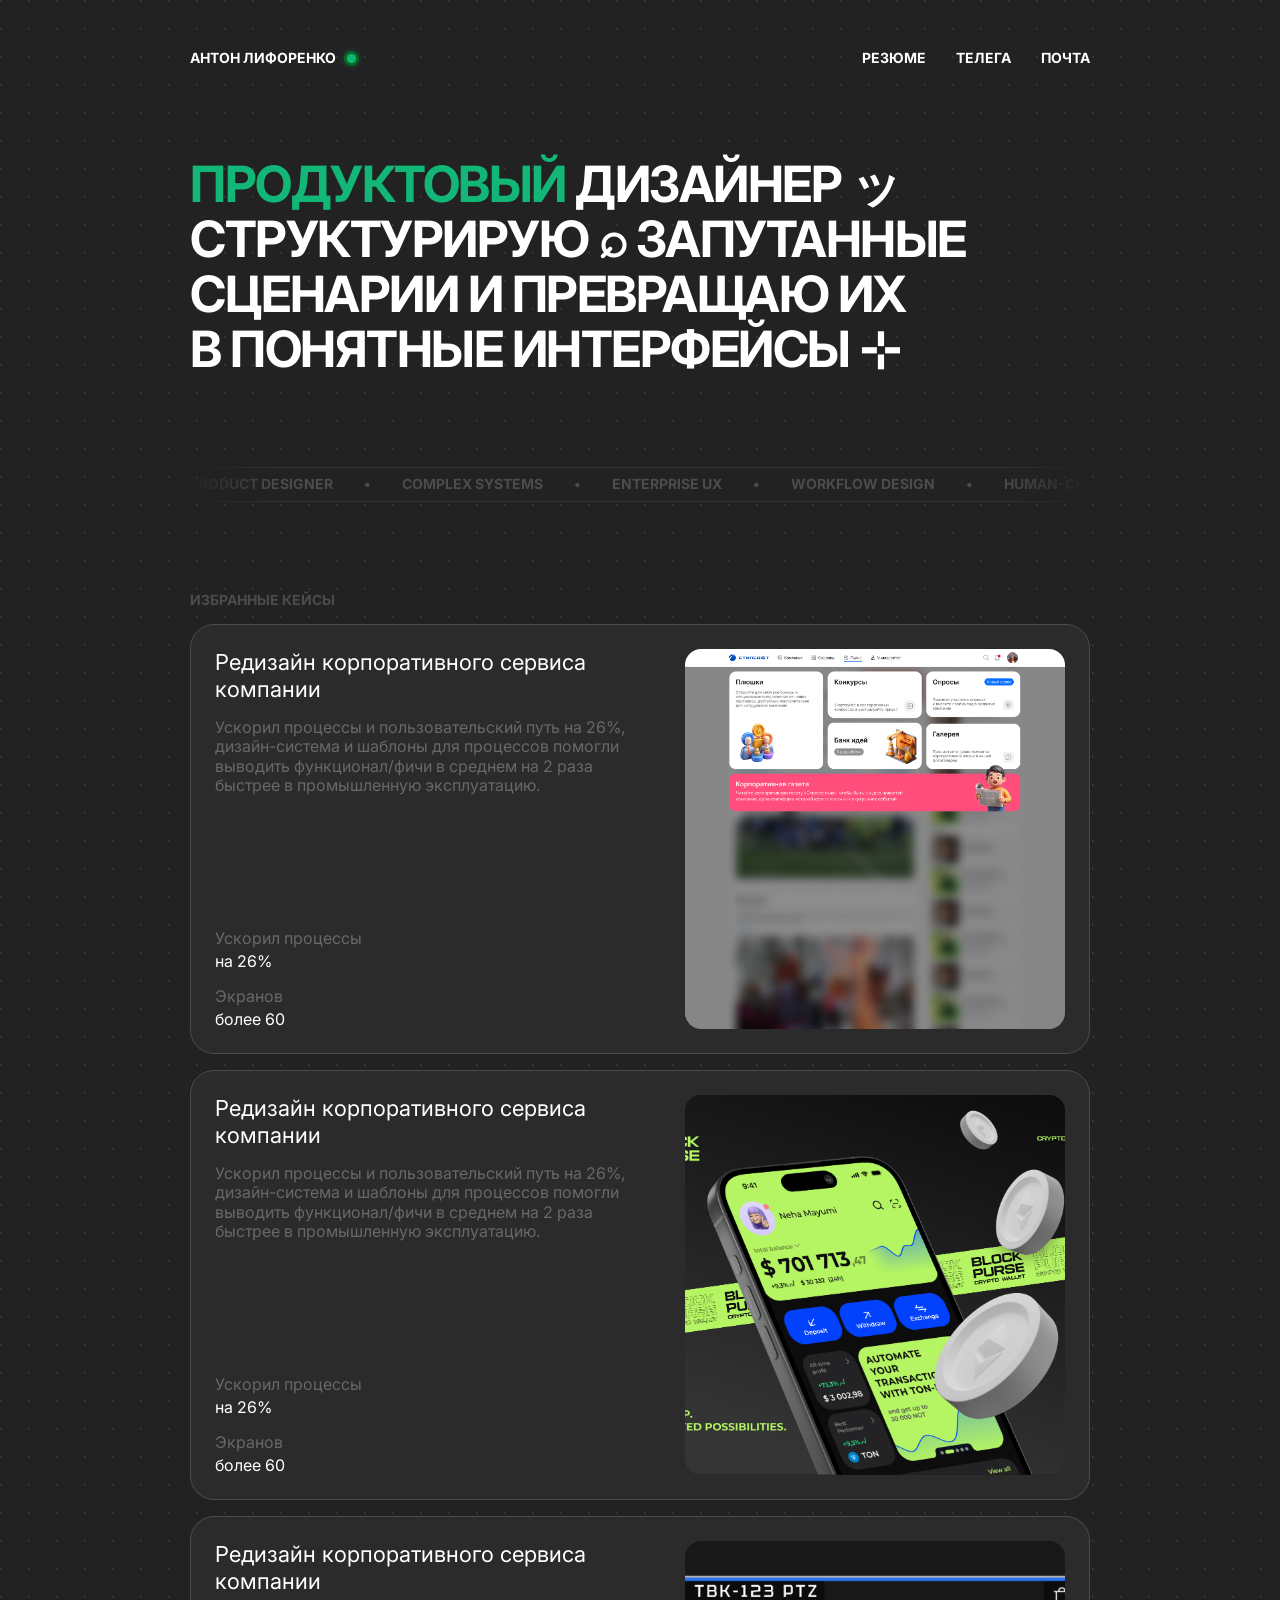
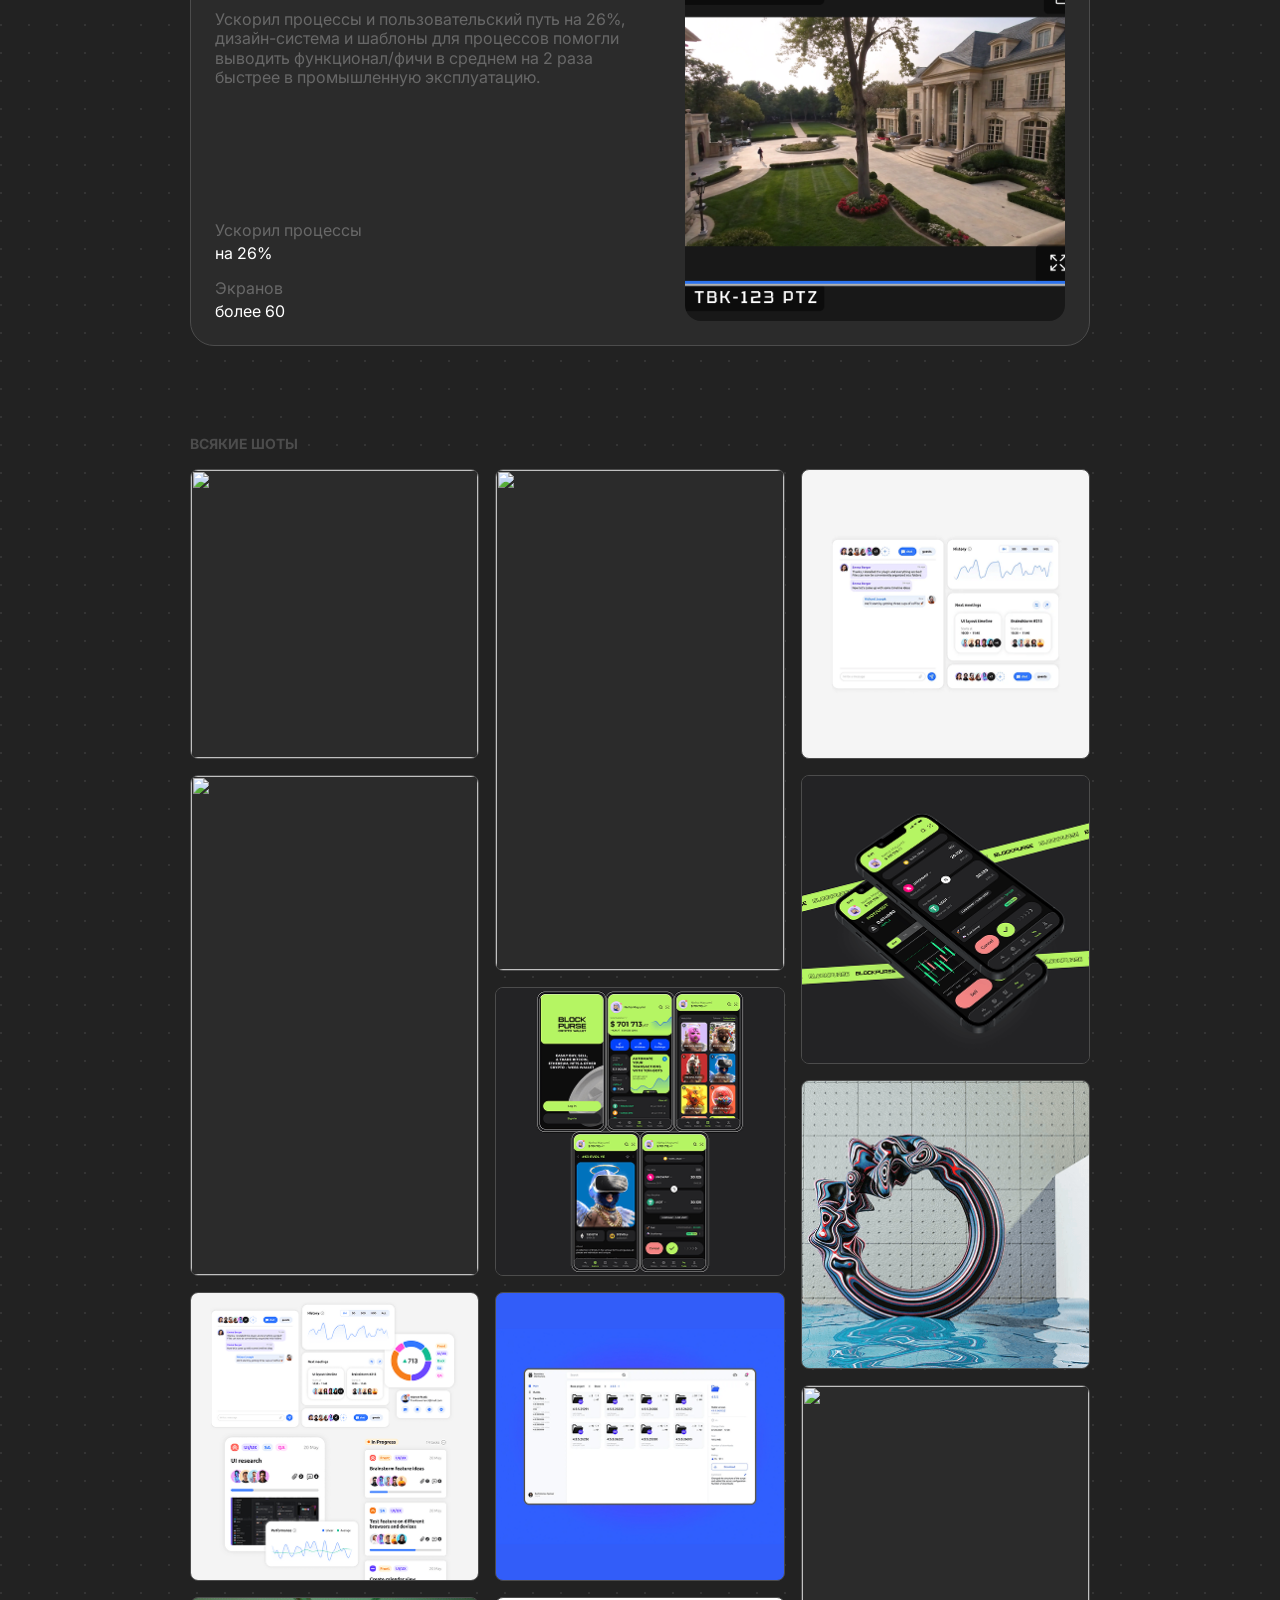
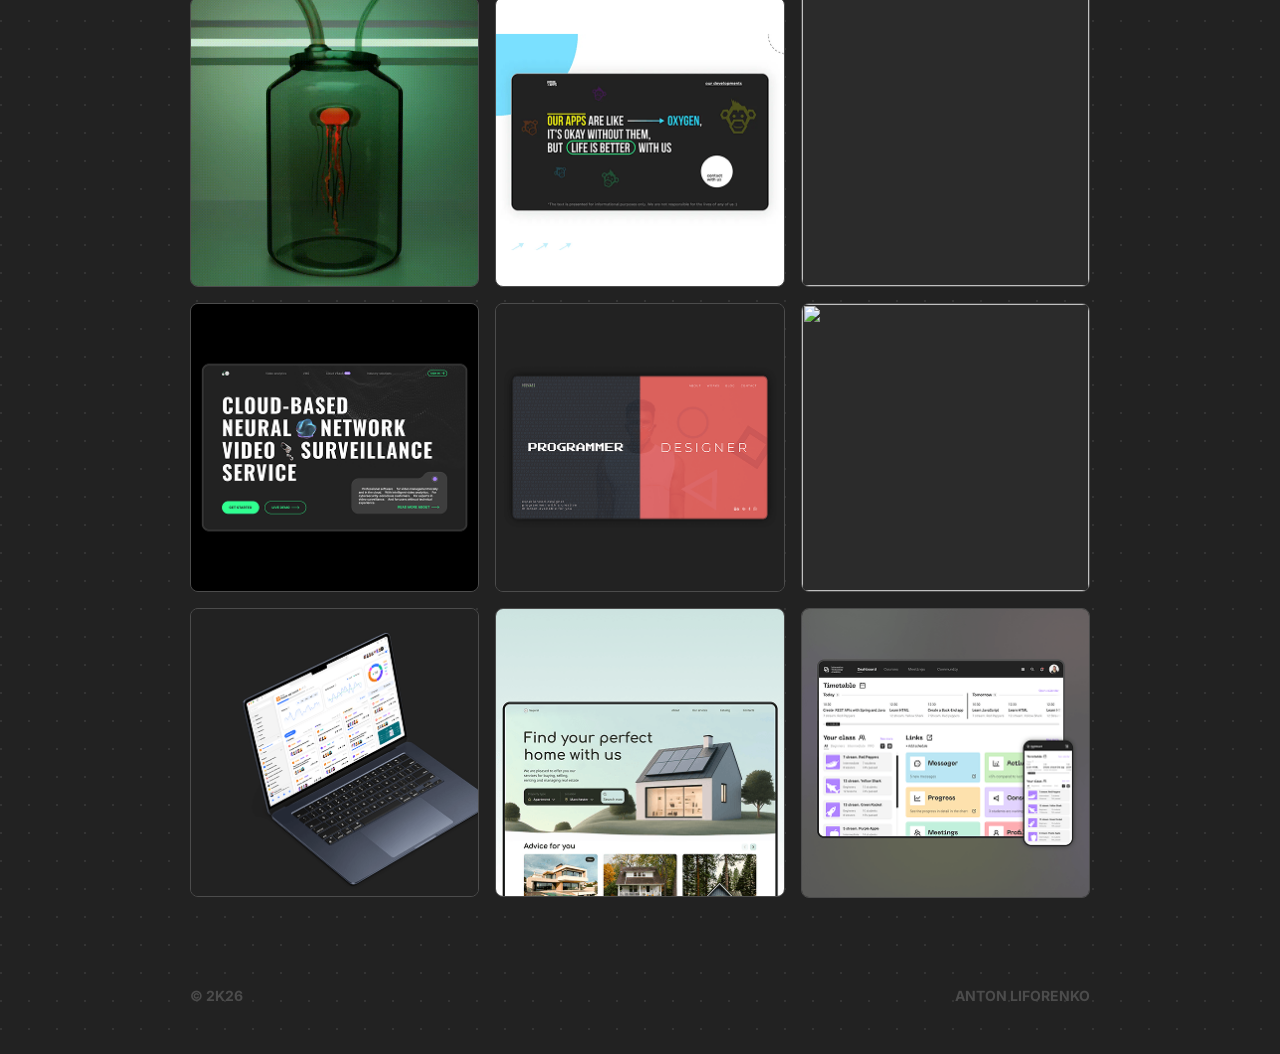
==== commit eb478b58: "add header link and CV" ====
--- a/index.html
+++ b/index.html
@@ -30,9 +30,9 @@
         </a>
 
         <nav class="nav" aria-label="Основная навигация">
-          <a href="#">Резюме</a>
-          <a href="#">Телега</a>
-          <a href="#">Почта</a>
+          <a href="./CV/Лифоренко Антон.pdf" target="_blank">Резюме</a>
+          <a href="https://t.me/UNITONLI" target="_blank">Телега</a>
+          <a href="mailto:antonliforenko@gmail.com">Почта</a>
         </nav>
       </header>
 
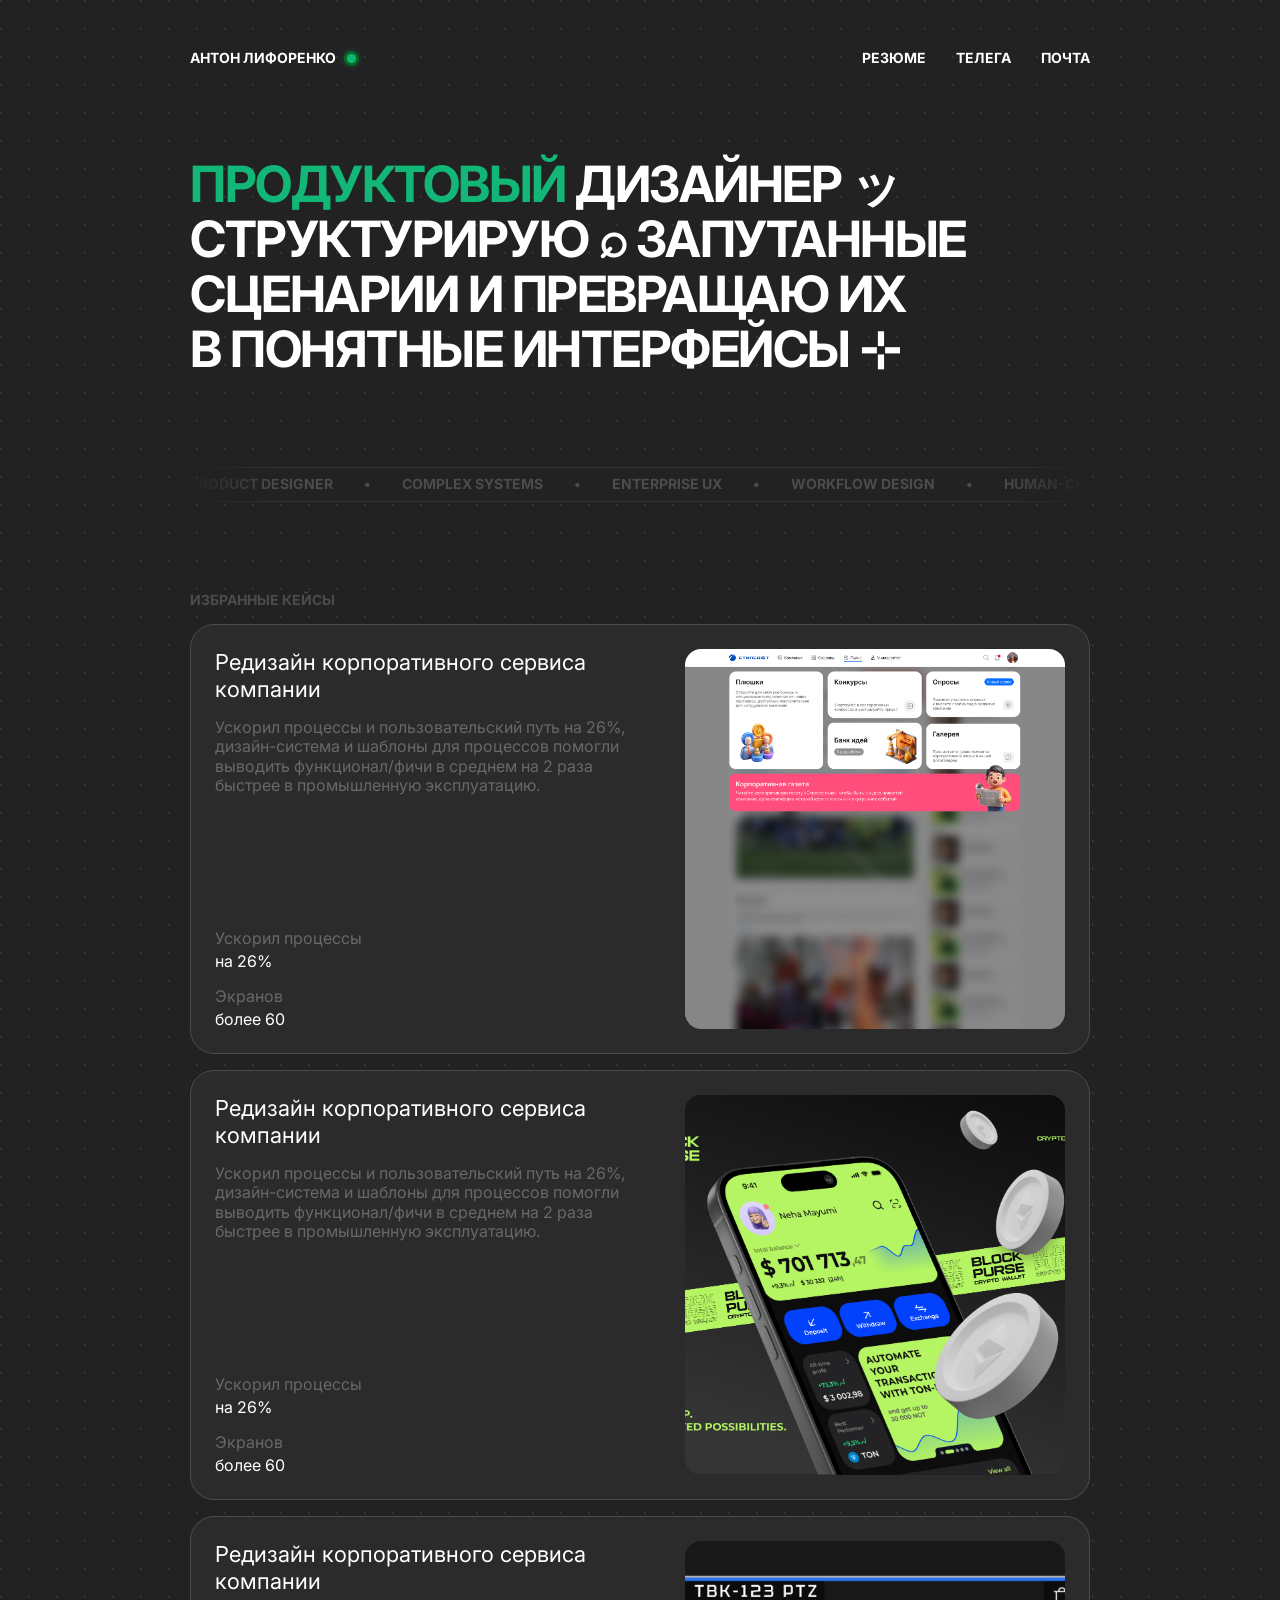
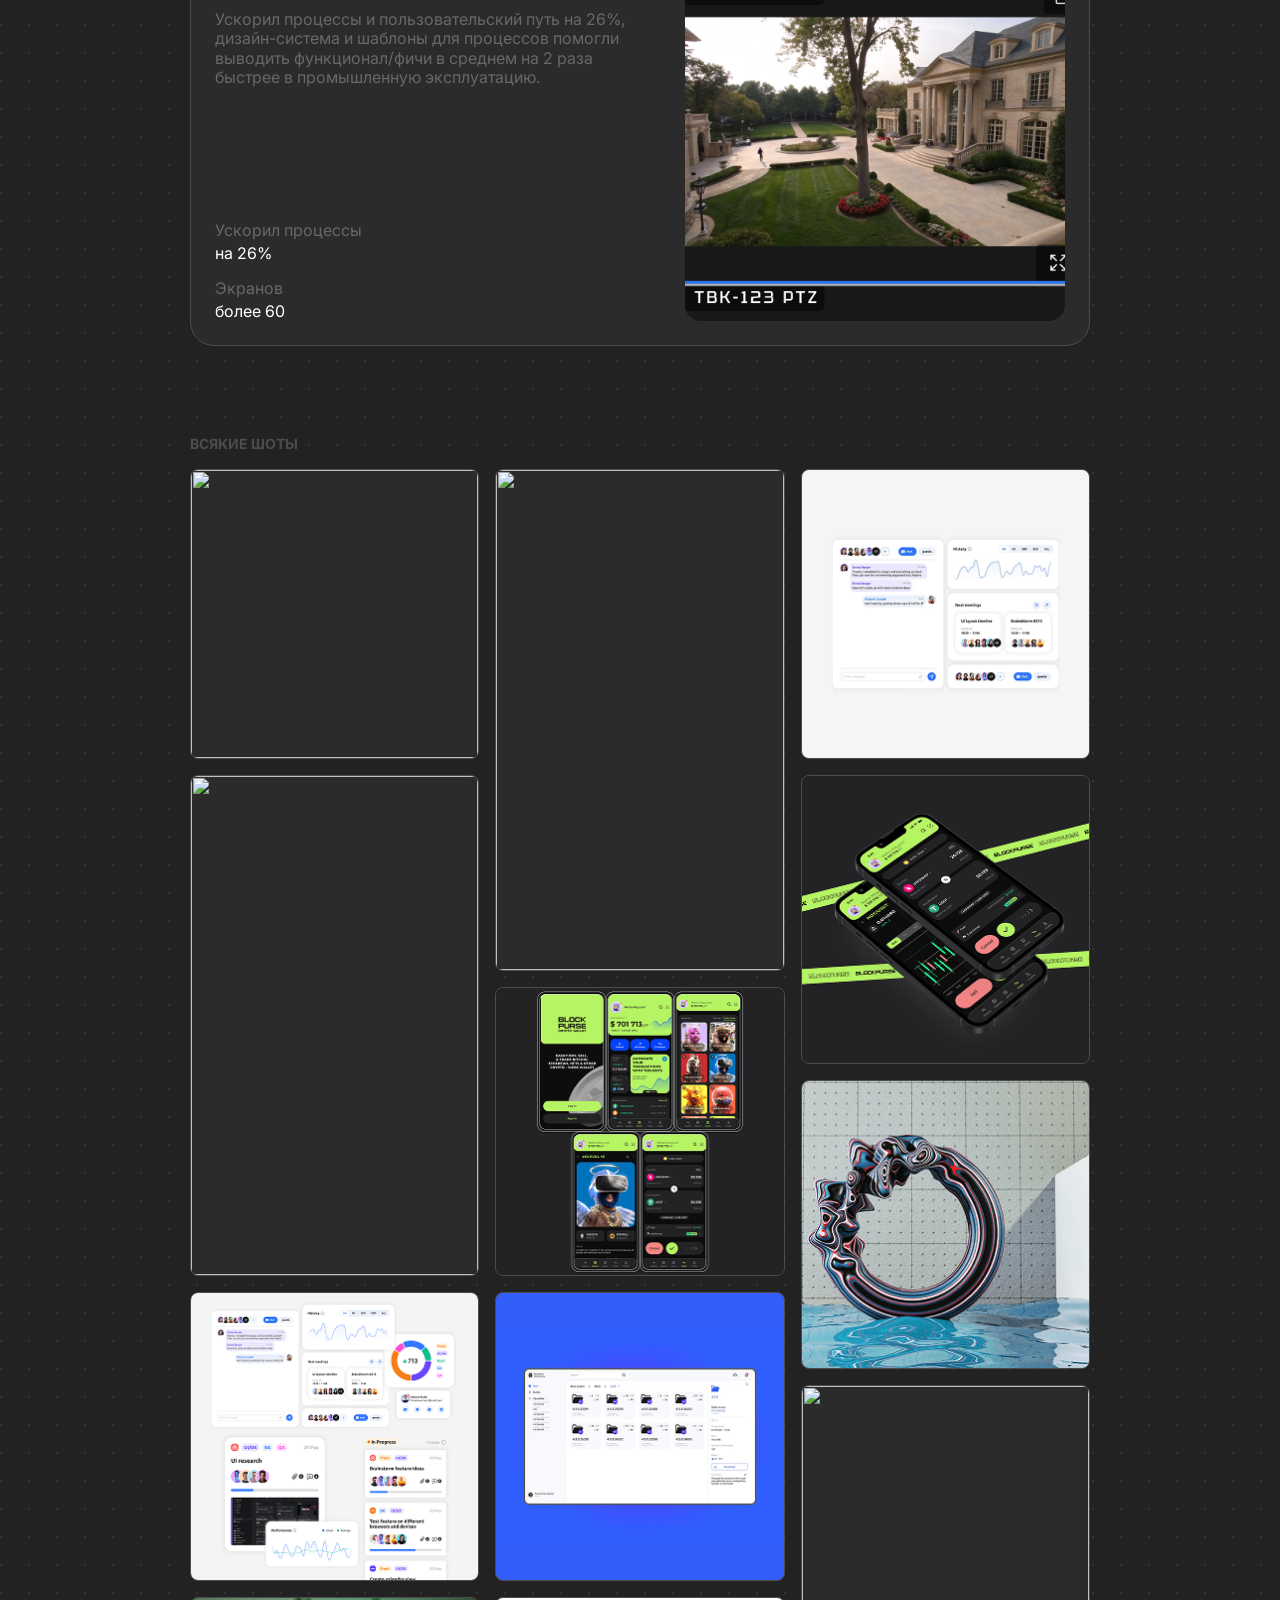
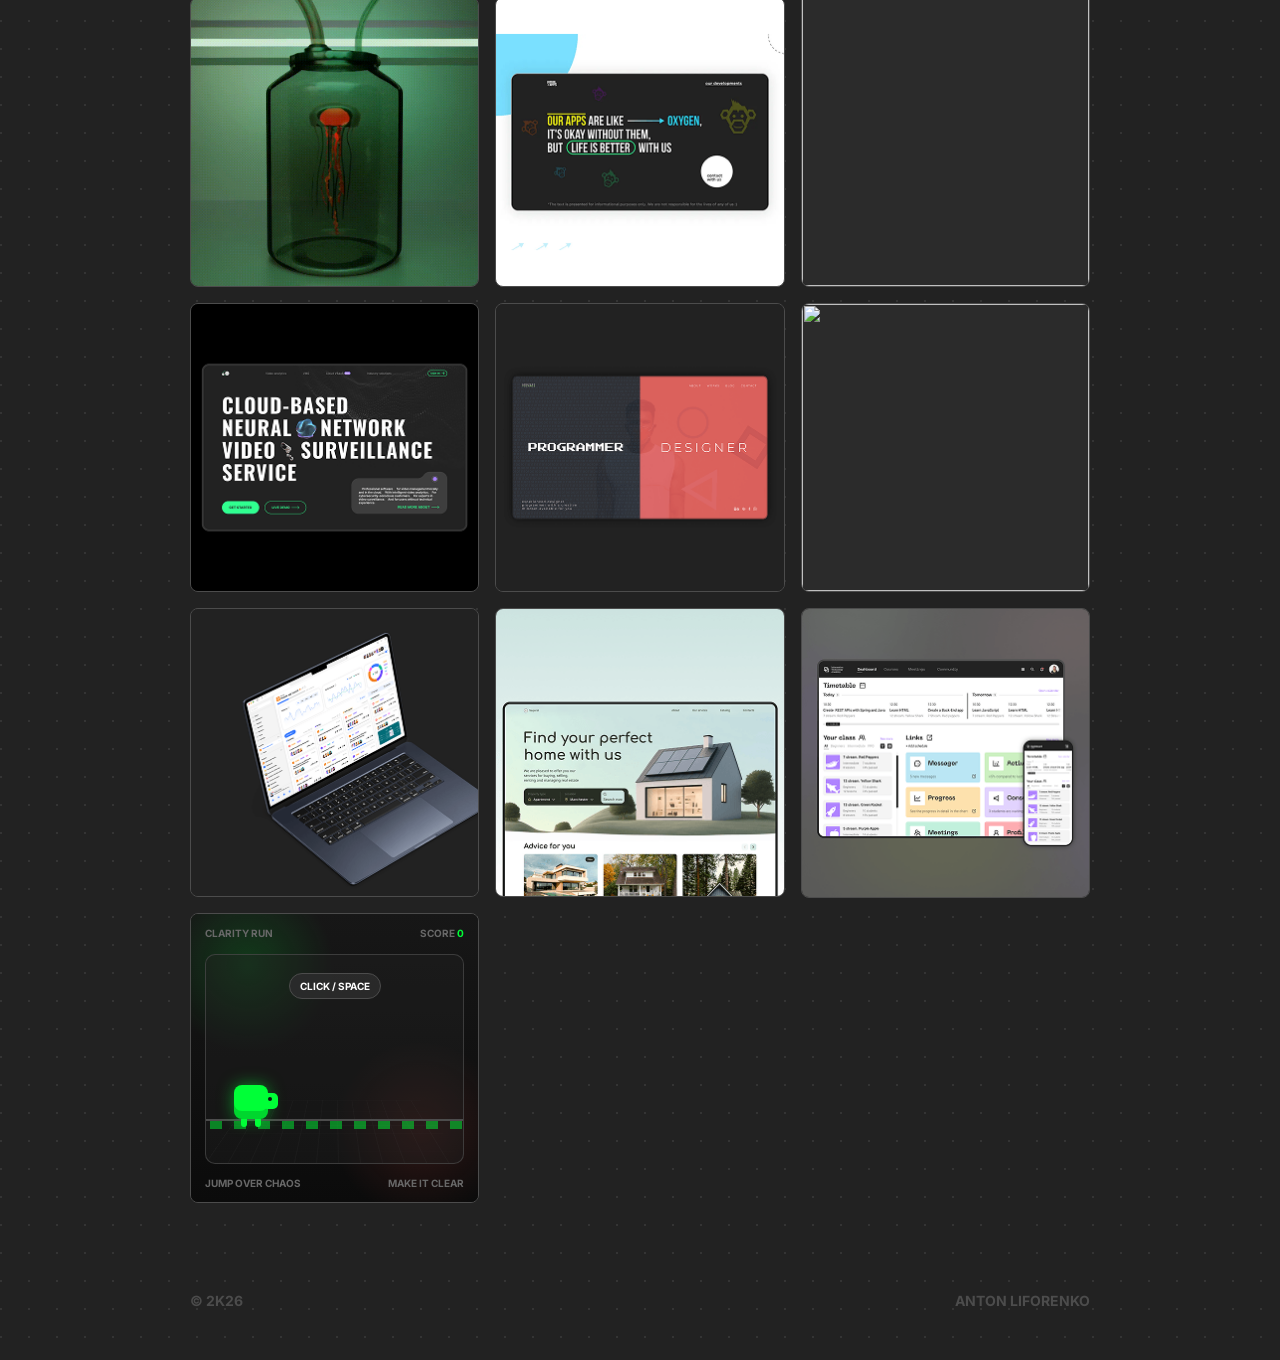
==== commit 7db9960a: "add game" ====
--- a/index.html
+++ b/index.html
@@ -245,11 +245,41 @@
             <article class="shot shot--square">
               <img src="assets/shots/Image-3.png" alt="">
             </article>
+
+            <article class="shot shot--square shot--game">
+              <div class="vibe-runner" id="vibeRunner" tabindex="0">
+                <div class="runner-ui">
+                  <span>CLARITY RUN</span>
+                  <span>SCORE <b id="runnerScore">0</b></span>
+                </div>
+
+                <div class="runner-scene">
+                  <div class="runner-grid"></div>
+
+                  <div class="runner-message" id="runnerMessage">
+                    CLICK / SPACE
+                  </div>
+
+                  <div class="runner-player" id="runnerPlayer">
+                    <span></span>
+                  </div>
+
+                  <div class="runner-obstacle" id="runnerObstacle"></div>
+                  <div class="runner-ground"></div>
+                </div>
+
+                <div class="runner-footer">
+                  <span>jump over chaos</span>
+                  <span>make it clear</span>
+                </div>
+              </div>
+            </article>
+
           </div>
 
           <div class="shots__column">
             <article class="shot shot--tall">
-              <img src="assets/shots/" alt="">
+              <img src="assets/shots/Gif-1.gif" alt="">
             </article>
 
             <article class="shot shot--square">
@@ -307,5 +337,6 @@
       </footer>
     </div>
   </main>
+  <script src="minigame.js"></script>
 </body>
 </html>
--- a/style.css
+++ b/style.css
@@ -653,6 +653,284 @@
   }
 }
 
+.shot--game {
+  background: #101010;
+}
+
+.vibe-runner {
+  position: relative;
+  width: 100%;
+  height: 100%;
+  overflow: hidden;
+  padding: 14px;
+  background:
+    radial-gradient(circle at 20% 18%, rgba(0, 255, 55, 0.16), transparent 26%),
+    radial-gradient(circle at 80% 75%, rgba(255, 77, 66, 0.14), transparent 28%),
+    linear-gradient(180deg, #171717 0%, #0b0b0b 100%);
+  color: #ffffff;
+  cursor: pointer;
+  user-select: none;
+}
+
+.vibe-runner:focus {
+  outline: none;
+}
+
+.runner-ui,
+.runner-footer {
+  position: relative;
+  z-index: 5;
+  display: flex;
+  justify-content: space-between;
+  gap: 12px;
+  font-size: 10px;
+  line-height: 1;
+  font-weight: 700;
+  text-transform: uppercase;
+  color: #686868;
+}
+
+.runner-ui b {
+  color: #00ff37;
+  font-weight: 700;
+}
+
+.runner-footer {
+  position: absolute;
+  left: 14px;
+  right: 14px;
+  bottom: 14px;
+}
+
+.runner-scene {
+  position: absolute;
+  inset: 40px 14px 38px;
+  overflow: hidden;
+  border: 1px solid rgba(76, 76, 76, 0.7);
+  border-radius: 10px;
+  background: rgba(34, 34, 34, 0.42);
+}
+
+.runner-grid {
+  position: absolute;
+  inset: 0;
+  opacity: 0.22;
+  background:
+    linear-gradient(rgba(76, 76, 76, 0.5) 1px, transparent 1px),
+    linear-gradient(90deg, rgba(76, 76, 76, 0.5) 1px, transparent 1px);
+  background-size: 22px 22px;
+  transform: perspective(300px) rotateX(58deg) translateY(32px);
+  transform-origin: bottom;
+}
+
+.runner-message {
+  position: absolute;
+  left: 50%;
+  top: 18px;
+  z-index: 8;
+  transform: translateX(-50%);
+  padding: 7px 10px;
+  border: 1px solid #4c4c4c;
+  border-radius: 999px;
+  background: rgba(43, 43, 43, 0.94);
+  color: #ffffff;
+  font-size: 10px;
+  line-height: 1;
+  font-weight: 700;
+  text-transform: uppercase;
+  white-space: nowrap;
+  transition: opacity 0.2s ease, transform 0.2s ease;
+}
+
+.vibe-runner.is-playing .runner-message {
+  opacity: 0;
+  transform: translateX(-50%) translateY(-6px);
+  pointer-events: none;
+}
+
+.vibe-runner.is-game-over .runner-message {
+  opacity: 1;
+  transform: translateX(-50%);
+  color: #ff4d42;
+  border-color: rgba(255, 77, 66, 0.5);
+}
+
+.runner-ground {
+  position: absolute;
+  left: -20px;
+  right: -20px;
+  bottom: 42px;
+  height: 2px;
+  background: #4c4c4c;
+}
+
+.runner-ground::before {
+  content: "";
+  position: absolute;
+  left: 0;
+  right: 0;
+  bottom: -8px;
+  height: 8px;
+  background: repeating-linear-gradient(
+    90deg,
+    rgba(0, 255, 55, 0.48) 0 12px,
+    transparent 12px 24px
+  );
+  animation: runnerGroundMove 0.5s linear infinite;
+}
+
+.runner-player {
+  position: absolute;
+  left: 28px;
+  bottom: 44px;
+  width: 34px;
+  height: 34px;
+  z-index: 6;
+  border-radius: 8px;
+  background: #00ff37;
+  box-shadow:
+    0 0 16px rgba(0, 255, 55, 0.5),
+    inset 0 -8px 0 rgba(0, 0, 0, 0.16);
+}
+
+.runner-player::before {
+  content: "";
+  position: absolute;
+  right: -10px;
+  top: 8px;
+  width: 16px;
+  height: 16px;
+  border-radius: 5px;
+  background: #00ff37;
+}
+
+.runner-player::after {
+  content: "";
+  position: absolute;
+  left: 7px;
+  bottom: -8px;
+  width: 6px;
+  height: 8px;
+  border-radius: 0 0 3px 3px;
+  background: #00ff37;
+  box-shadow: 14px 0 0 #00ff37;
+}
+
+.runner-player span {
+  position: absolute;
+  right: -4px;
+  top: 12px;
+  width: 4px;
+  height: 4px;
+  border-radius: 999px;
+  background: #101010;
+  z-index: 2;
+}
+
+.runner-player.is-jumping {
+  animation: runnerJump 0.55s cubic-bezier(.17,.67,.25,1);
+}
+
+.runner-obstacle {
+  position: absolute;
+  right: -48px;
+  bottom: 44px;
+  width: 22px;
+  height: 42px;
+  z-index: 5;
+  border-radius: 6px 6px 3px 3px;
+  background: #ff4d42;
+  box-shadow: 0 0 16px rgba(255, 77, 66, 0.35);
+  animation: runnerObstacleMove 1.45s linear infinite;
+}
+
+.runner-obstacle::before,
+.runner-obstacle::after {
+  content: "";
+  position: absolute;
+  width: 10px;
+  height: 22px;
+  top: 12px;
+  border-radius: 999px;
+  background: #ff4d42;
+}
+
+.runner-obstacle::before {
+  left: -7px;
+}
+
+.runner-obstacle::after {
+  right: -7px;
+}
+
+.vibe-runner.is-game-over .runner-obstacle,
+.vibe-runner.is-game-over .runner-ground::before {
+  animation-play-state: paused;
+}
+
+@keyframes runnerJump {
+  0% {
+    transform: translateY(0) rotate(0deg);
+  }
+
+  45% {
+    transform: translateY(-78px) rotate(-8deg);
+  }
+
+  100% {
+    transform: translateY(0) rotate(0deg);
+  }
+}
+
+@keyframes runnerObstacleMove {
+  from {
+    transform: translateX(0);
+  }
+
+  to {
+    transform: translateX(-360px);
+  }
+}
+
+@keyframes runnerGroundMove {
+  from {
+    transform: translateX(0);
+  }
+
+  to {
+    transform: translateX(-24px);
+  }
+}
+
+@media (max-width: 560px) {
+  .runner-ui,
+  .runner-footer,
+  .runner-message {
+    font-size: 9px;
+  }
+
+  .runner-scene {
+    inset: 38px 12px 36px;
+  }
+
+  .runner-player {
+    left: 22px;
+  }
+
+  @keyframes runnerJump {
+    0% {
+      transform: translateY(0) rotate(0deg);
+    }
+
+    45% {
+      transform: translateY(-62px) rotate(-8deg);
+    }
+
+    100% {
+      transform: translateY(0) rotate(0deg);
+    }
+  }
+}
 
 
 .footer {
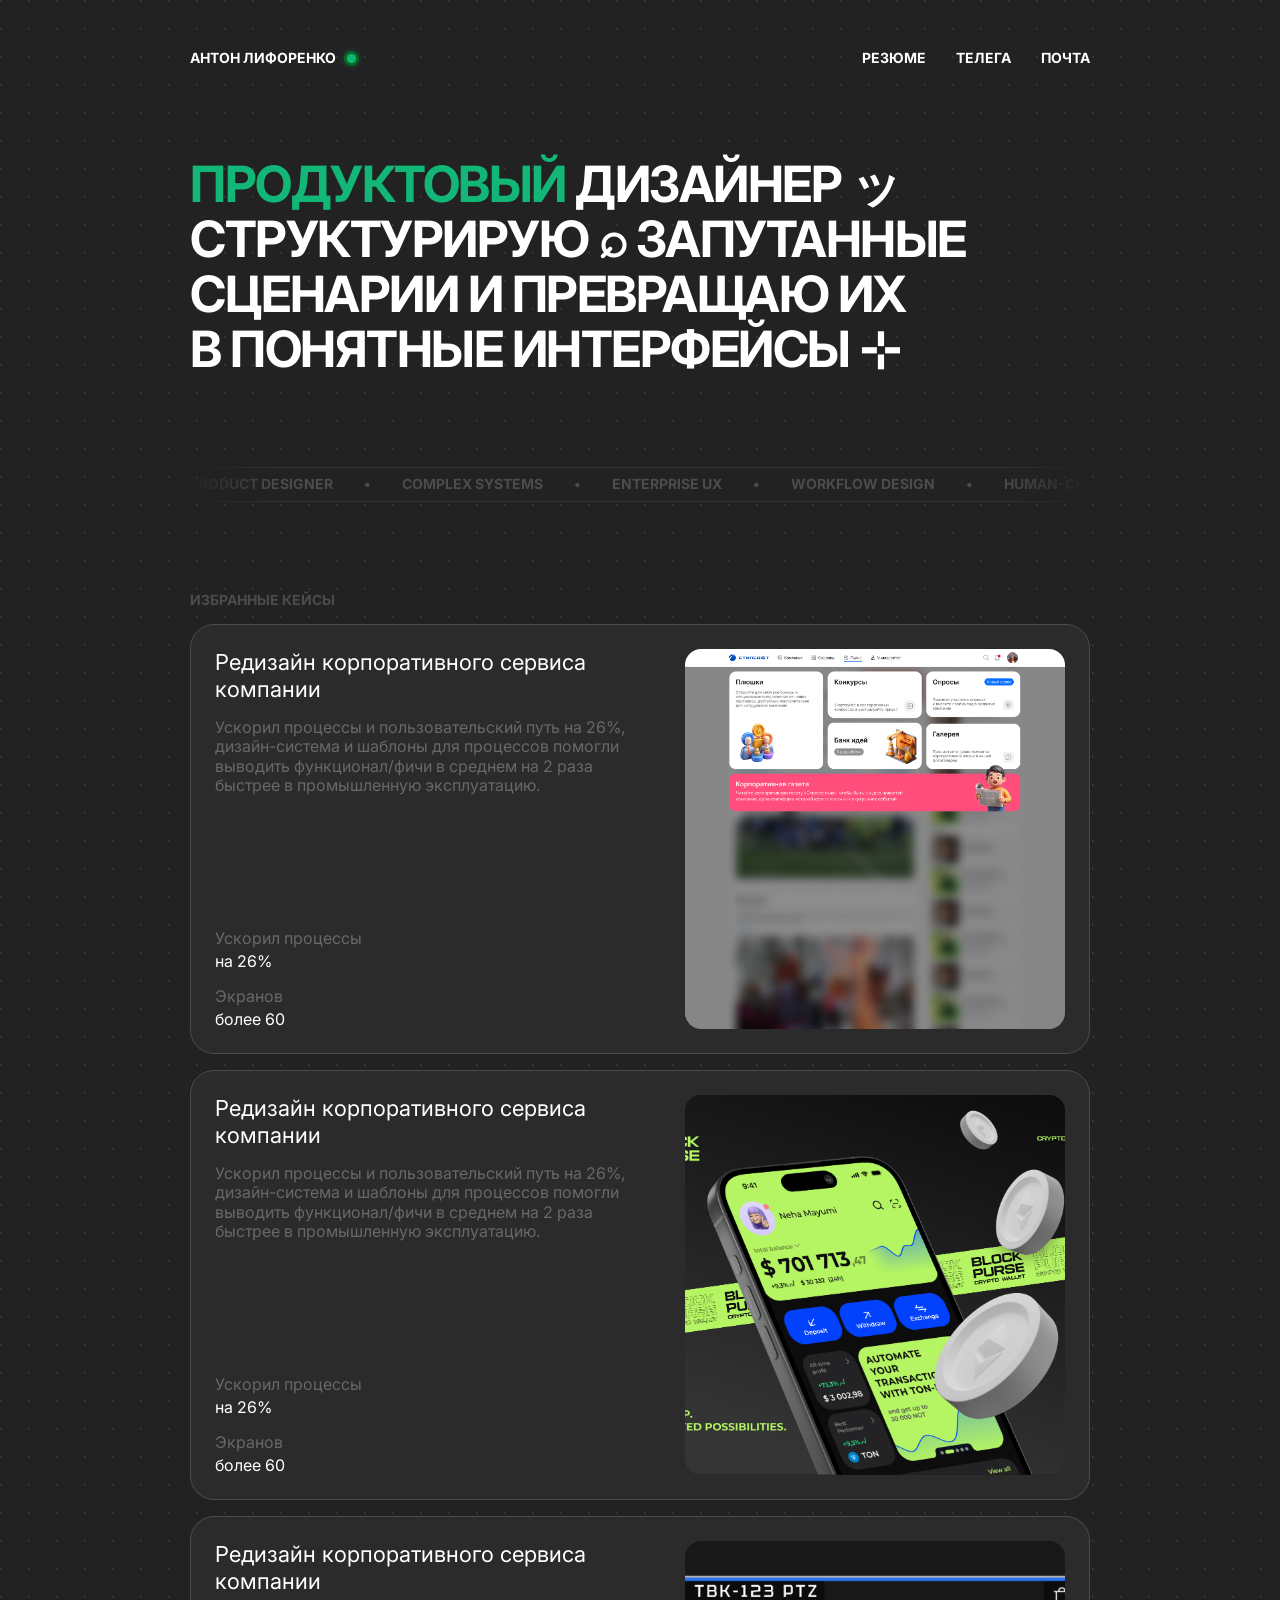
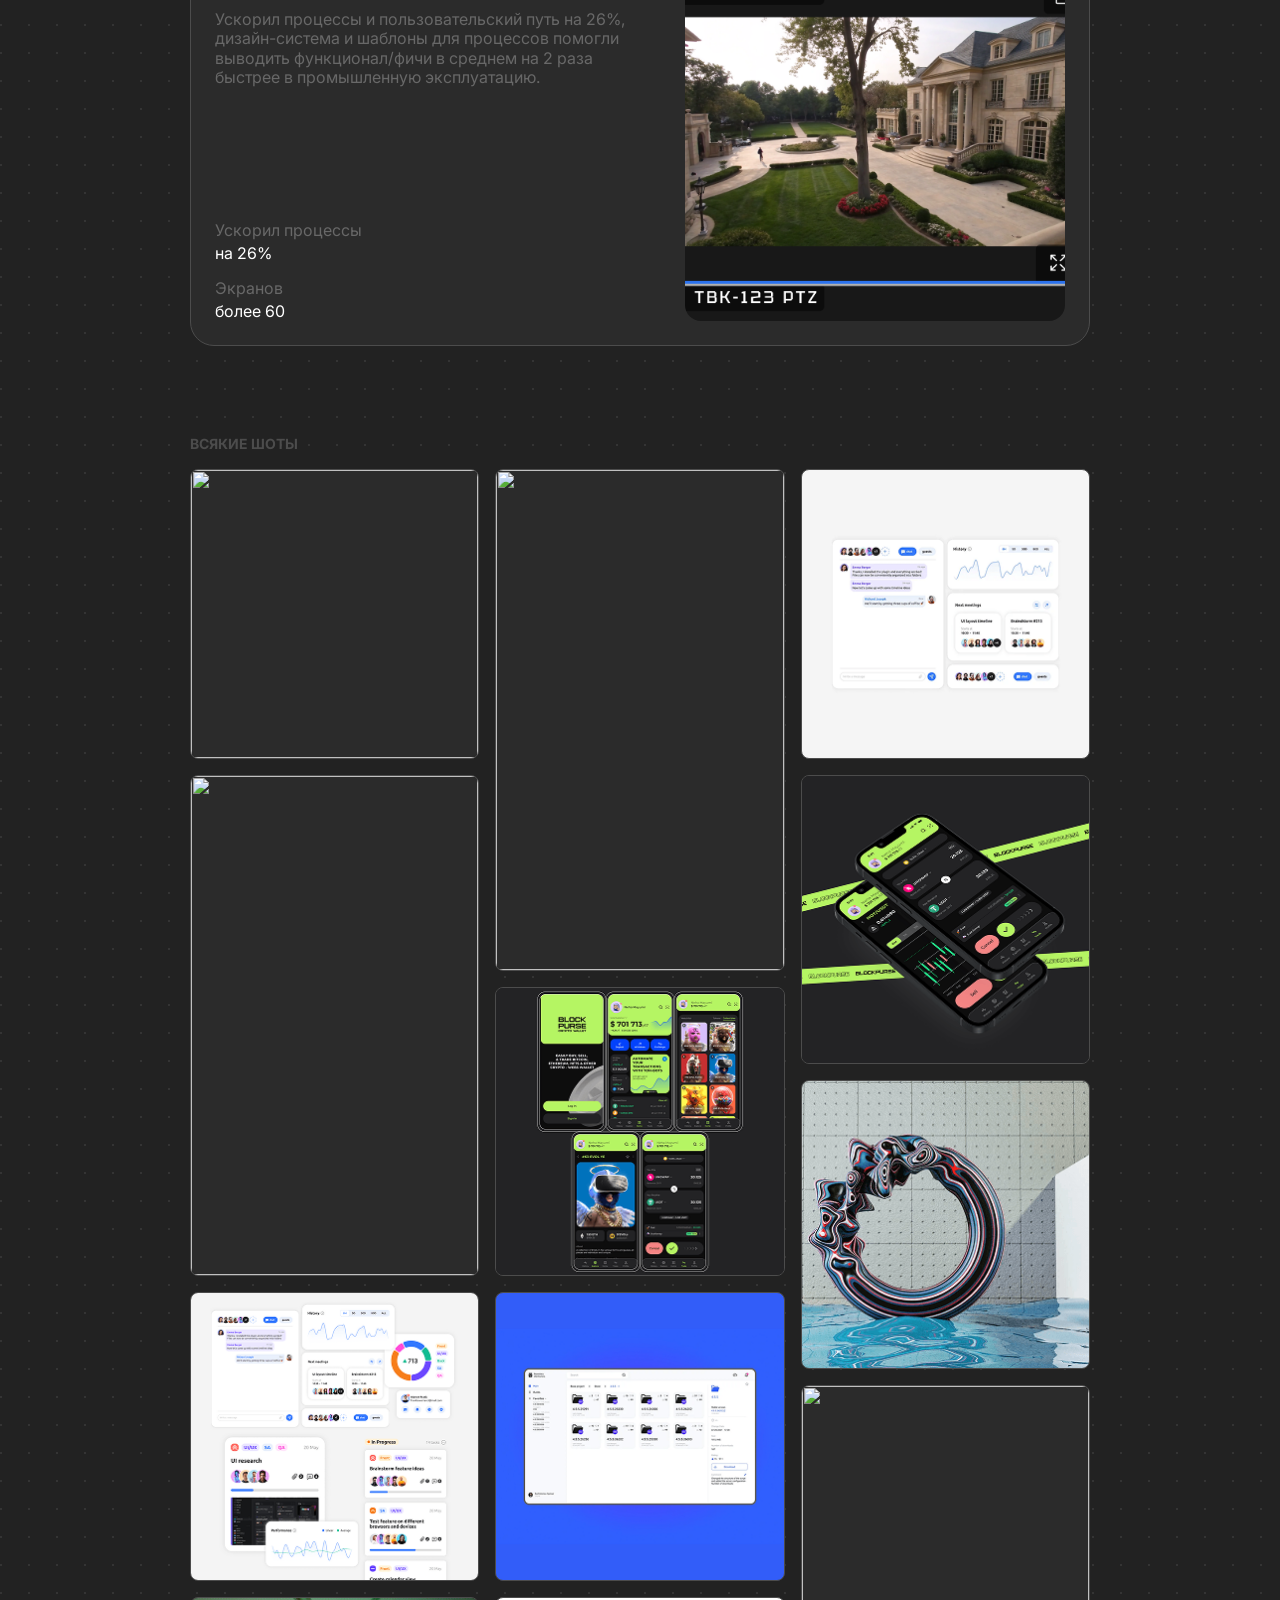
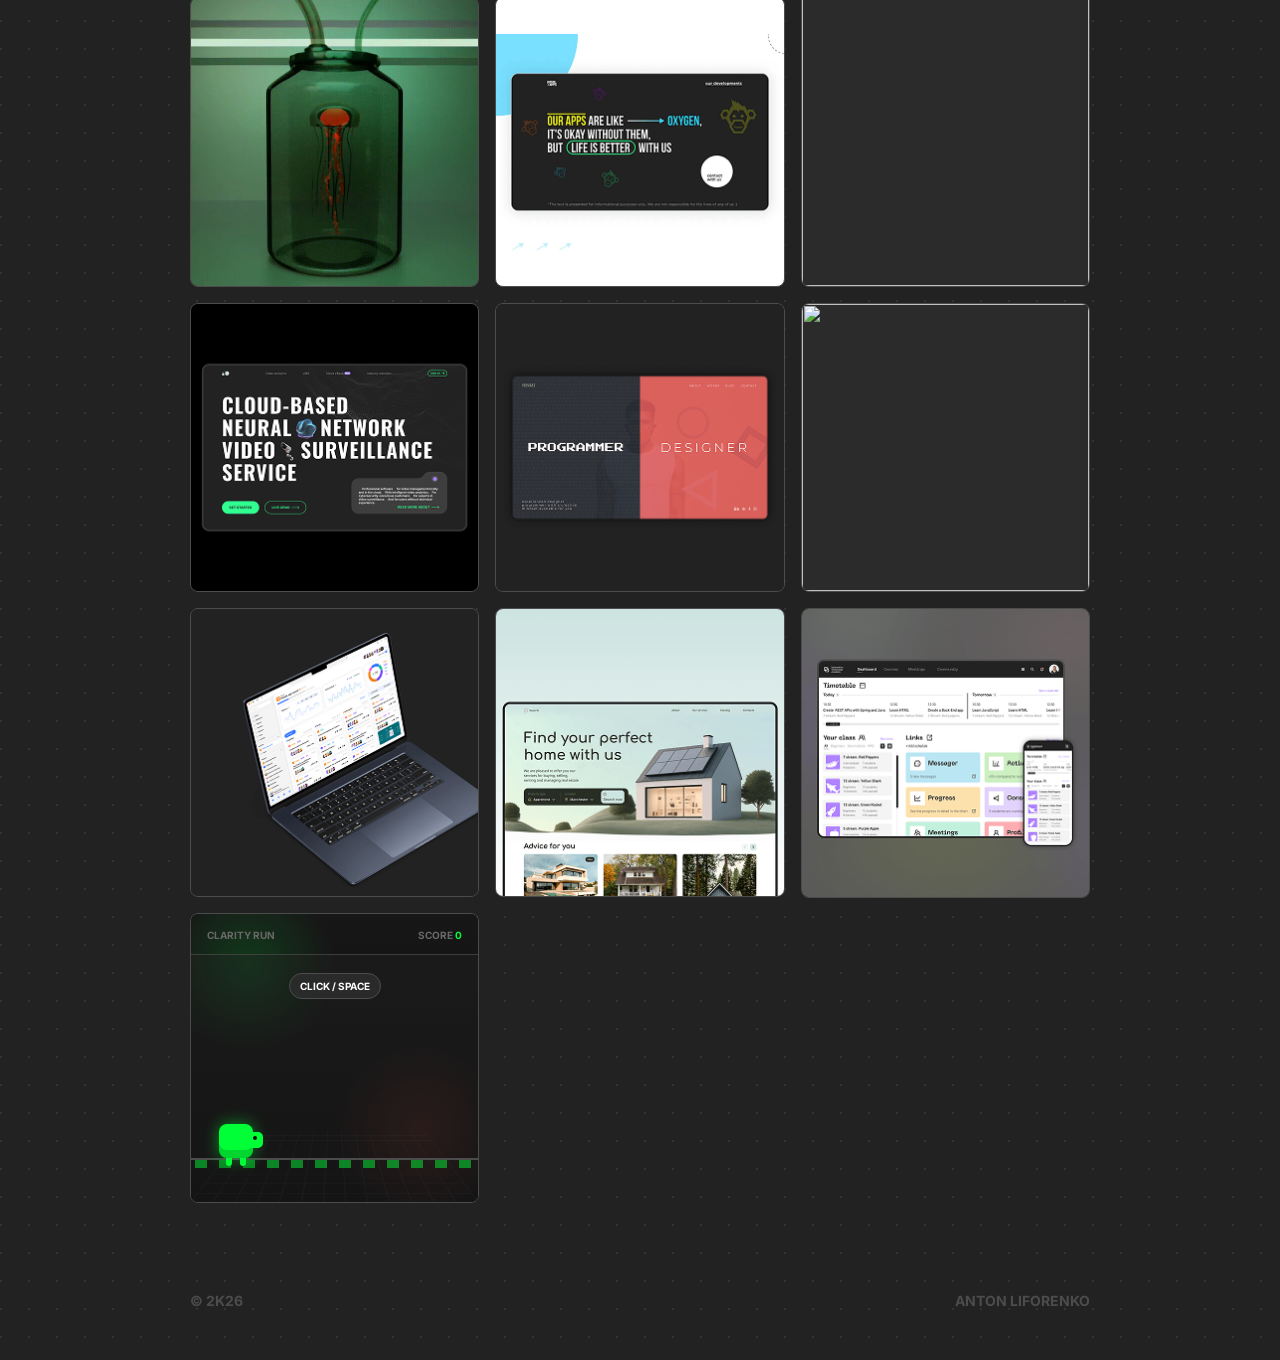
==== commit 3cd1a622: "game small fix" ====
--- a/index.html
+++ b/index.html
@@ -268,10 +268,6 @@
                   <div class="runner-ground"></div>
                 </div>
 
-                <div class="runner-footer">
-                  <span>jump over chaos</span>
-                  <span>make it clear</span>
-                </div>
               </div>
             </article>
 
--- a/style.css
+++ b/style.css
@@ -662,7 +662,6 @@
   width: 100%;
   height: 100%;
   overflow: hidden;
-  padding: 14px;
   background:
     radial-gradient(circle at 20% 18%, rgba(0, 255, 55, 0.16), transparent 26%),
     radial-gradient(circle at 80% 75%, rgba(255, 77, 66, 0.14), transparent 28%),
@@ -688,6 +687,7 @@
   font-weight: 700;
   text-transform: uppercase;
   color: #686868;
+  padding: 16px;
 }
 
 .runner-ui b {
@@ -704,10 +704,10 @@
 
 .runner-scene {
   position: absolute;
-  inset: 40px 14px 38px;
+  inset: 40px 0 0;
   overflow: hidden;
-  border: 1px solid rgba(76, 76, 76, 0.7);
-  border-radius: 10px;
+  border-top: 1px solid rgba(76, 76, 76, 0.7);
+  /* border-radius: 10px; */
   background: rgba(34, 34, 34, 0.42);
 }
 
@@ -828,7 +828,8 @@
 }
 
 .runner-player.is-jumping {
-  animation: runnerJump 0.55s cubic-bezier(.17,.67,.25,1);
+  /* animation: runnerJump 0.55s cubic-bezier(.17,.67,.25,1); */
+  animation: runnerJump .7s cubic-bezier(.17,.67,.25,1);
 }
 
 .runner-obstacle {
@@ -874,7 +875,7 @@
   }
 
   45% {
-    transform: translateY(-78px) rotate(-8deg);
+    transform: translateY(-90px) rotate(-8deg);
   }
 
   100% {
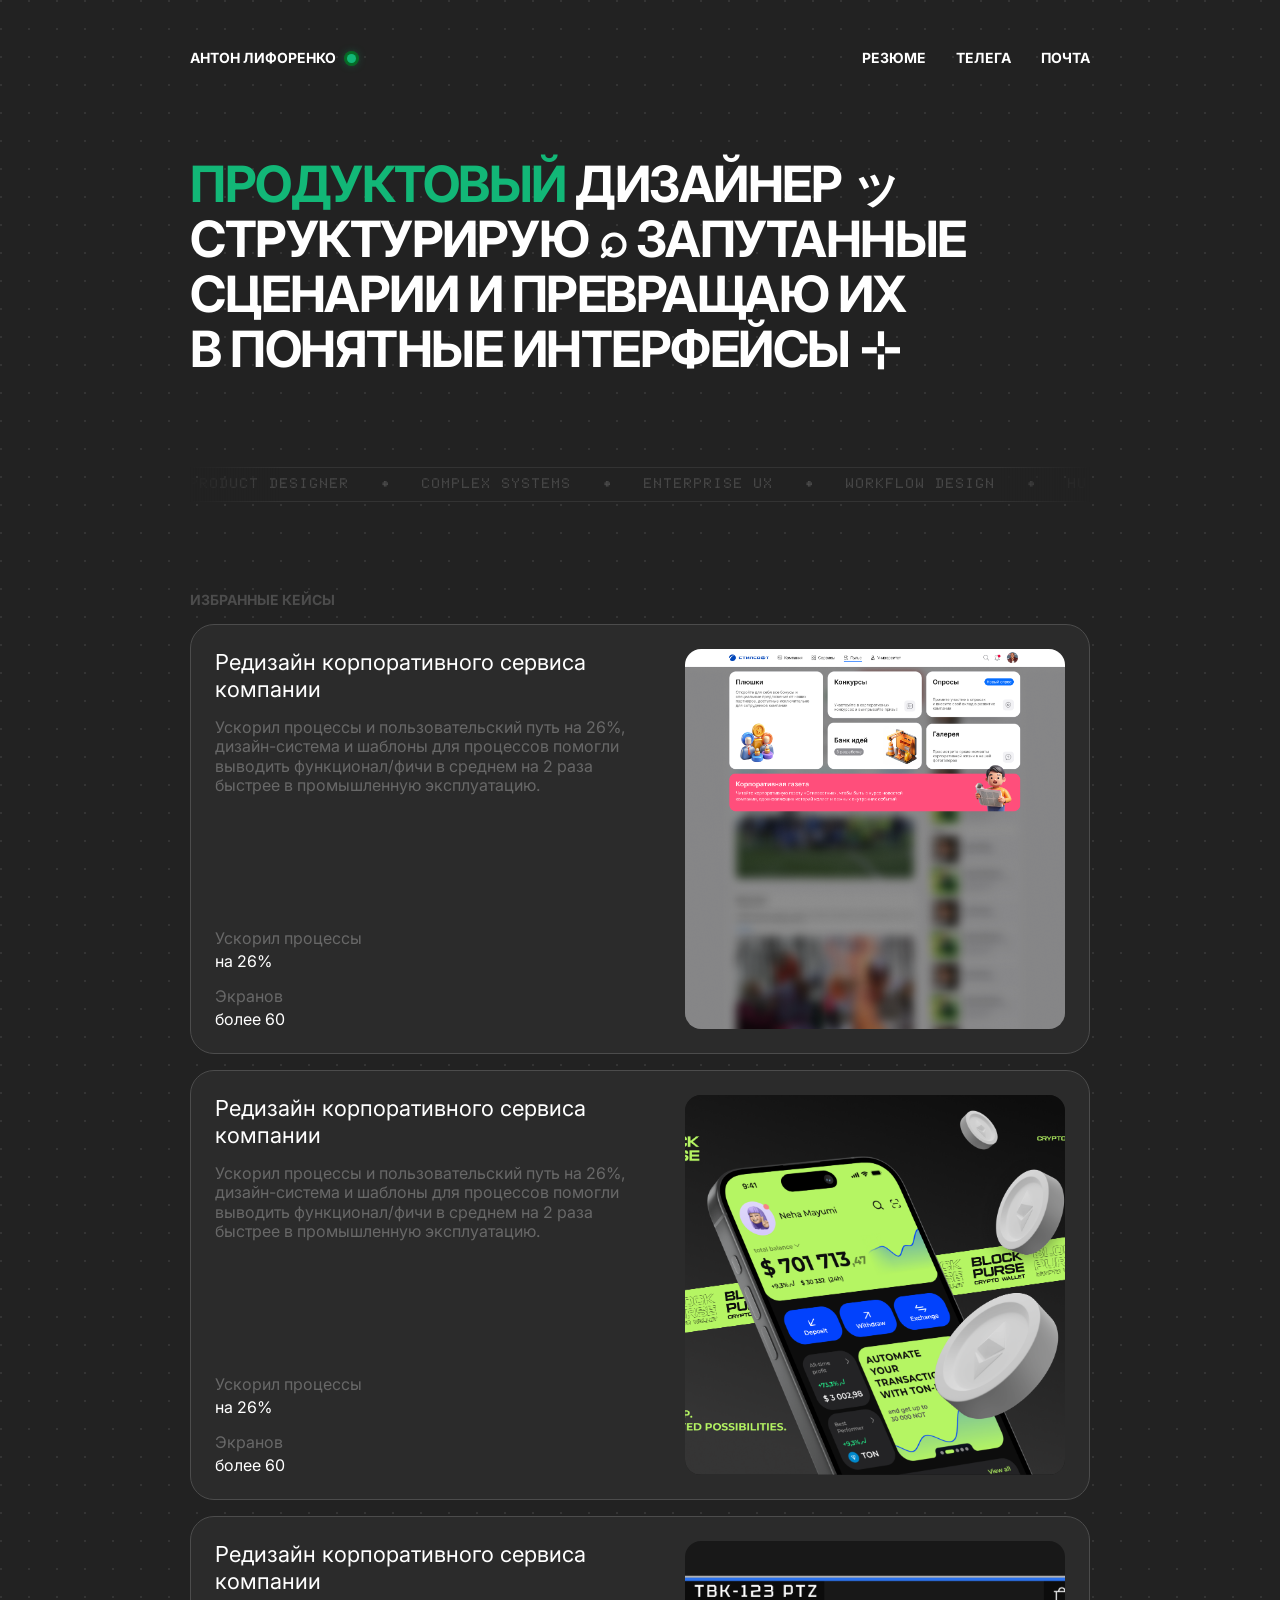
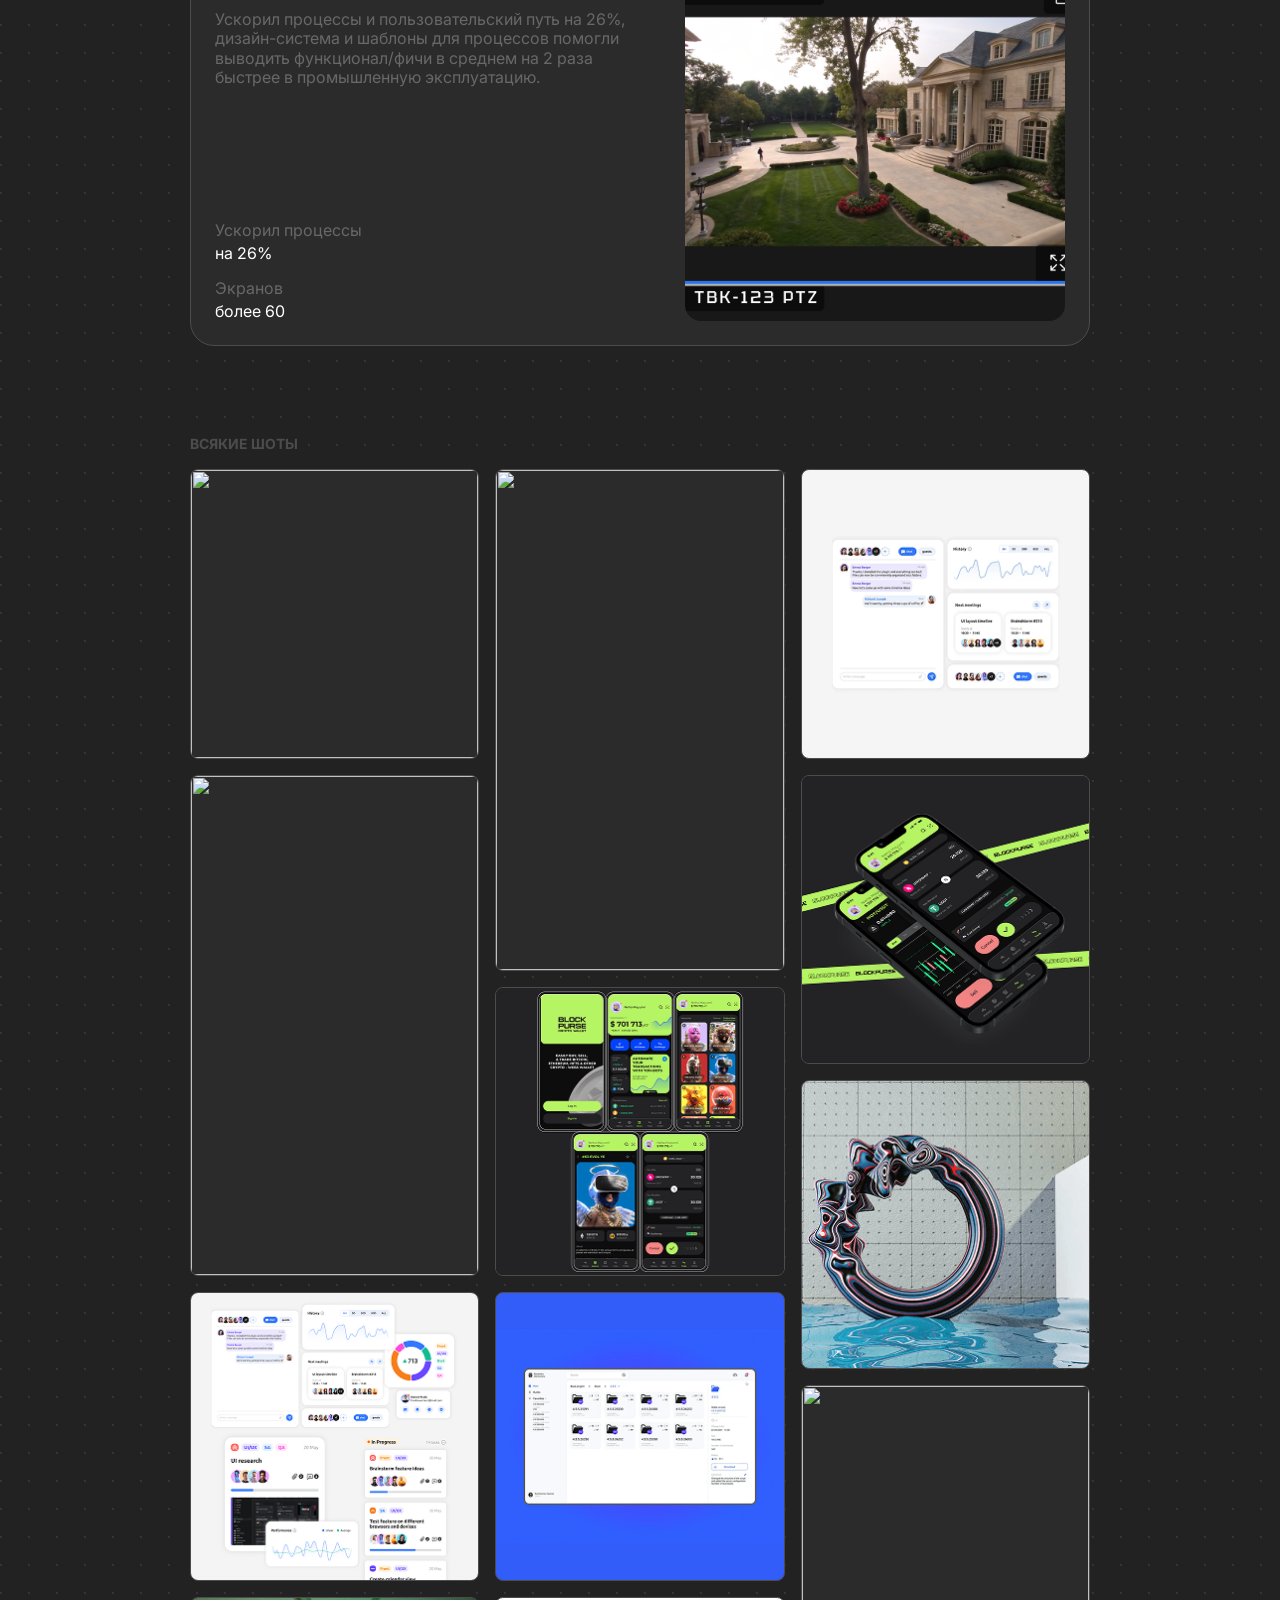
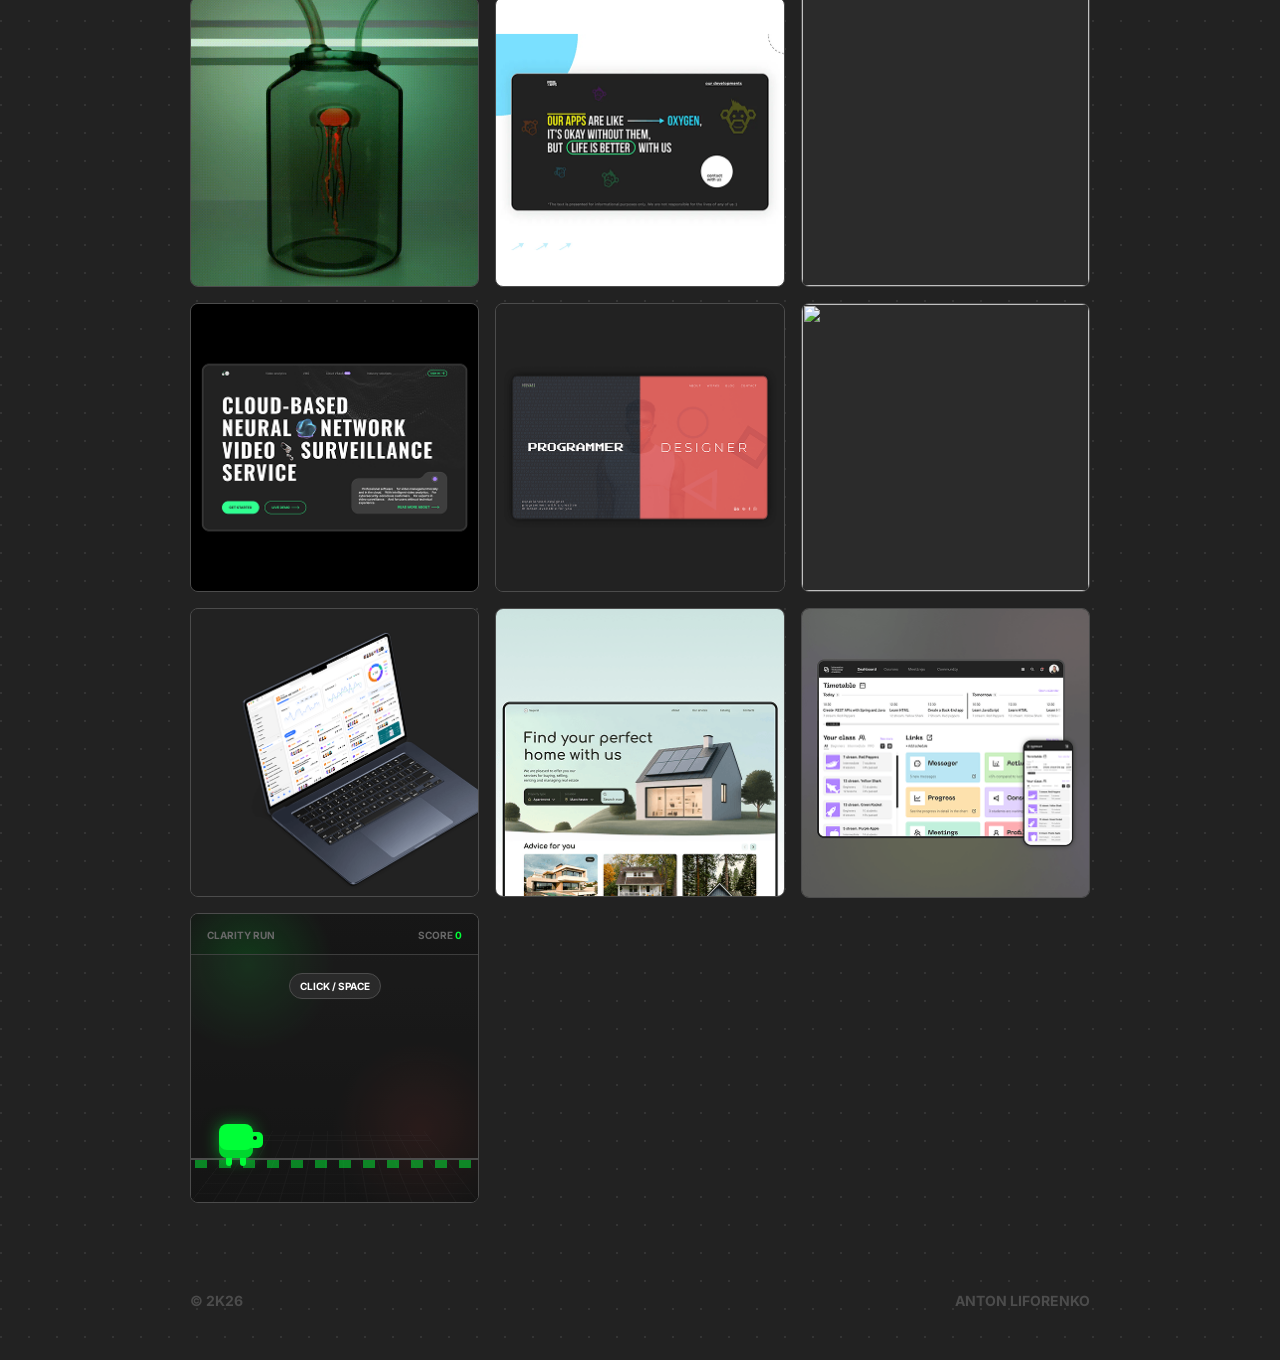
==== commit a88fd848: "redesign running line" ====
--- a/index.html
+++ b/index.html
@@ -5,9 +5,13 @@
   <meta name="viewport" content="width=device-width, initial-scale=1.0" />
   <title>Антон Лифоренко — Product Designer</title>
 
+    <link rel="preconnect" href="https://fonts.googleapis.com">
+<link rel="preconnect" href="https://fonts.gstatic.com" crossorigin>
+<link href="https://fonts.googleapis.com/css2?family=Doto:wght@100..900&display=swap" rel="stylesheet">
   <link rel="preconnect" href="https://fonts.googleapis.com">
   <link rel="preconnect" href="https://fonts.gstatic.com" crossorigin>
   <link href="https://fonts.googleapis.com/css2?family=Inter:wght@400;700&display=swap" rel="stylesheet">
+
 
   <link rel="stylesheet" href="style.css" />
   <link rel="icon" type="image/png" href="assets/img/favicon-96x96.png" sizes="96x96" />
--- a/style.css
+++ b/style.css
@@ -315,6 +315,10 @@
 .skills span {
   white-space: nowrap;
   color: var(--text-second);
+  
+  font-family: "Doto", sans-serif;
+  font-weight: 900;
+  letter-spacing: 2px;
 }
 
 .skills__track {
@@ -939,8 +943,6 @@
   display: flex;
   align-items: center;
   justify-content: space-between;
-
-  font-family: "Inter", Arial, sans-serif;
   font-size: 14px;
   line-height: 1.2;
   font-weight: 700;
